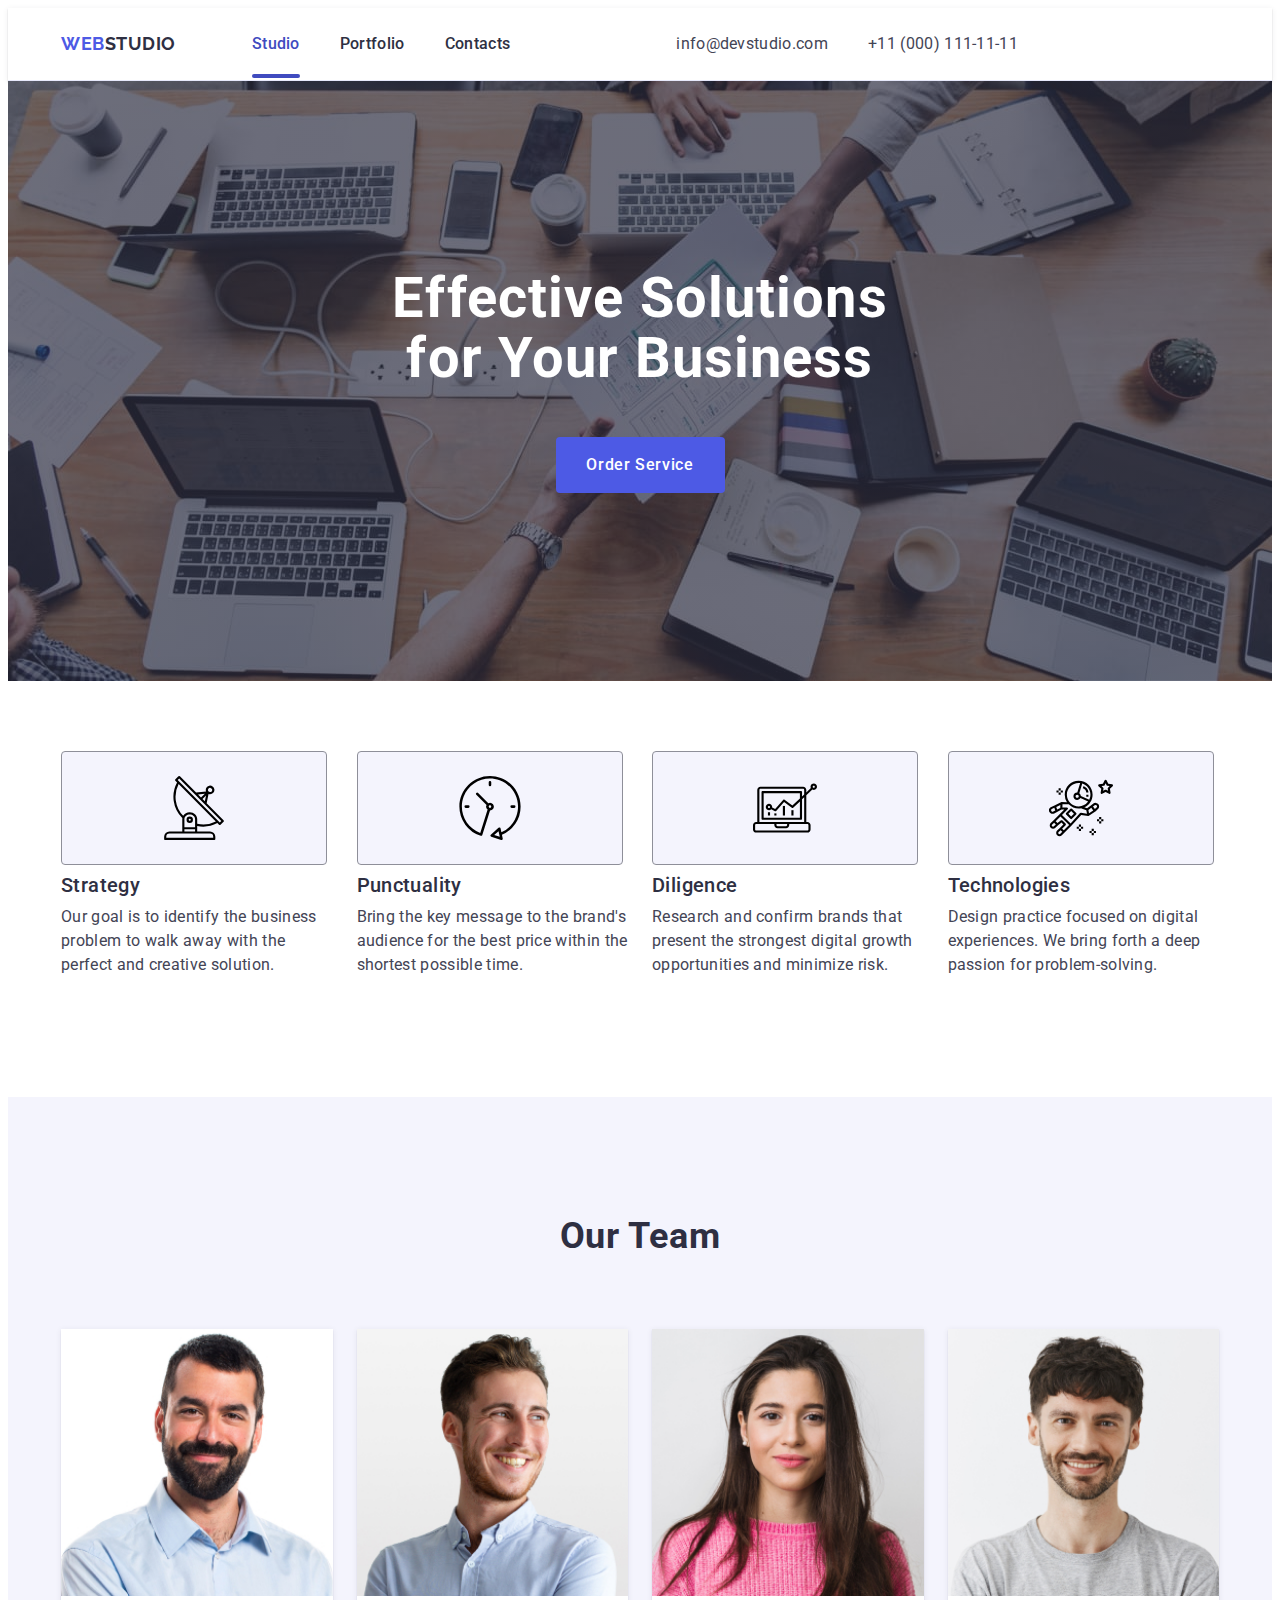
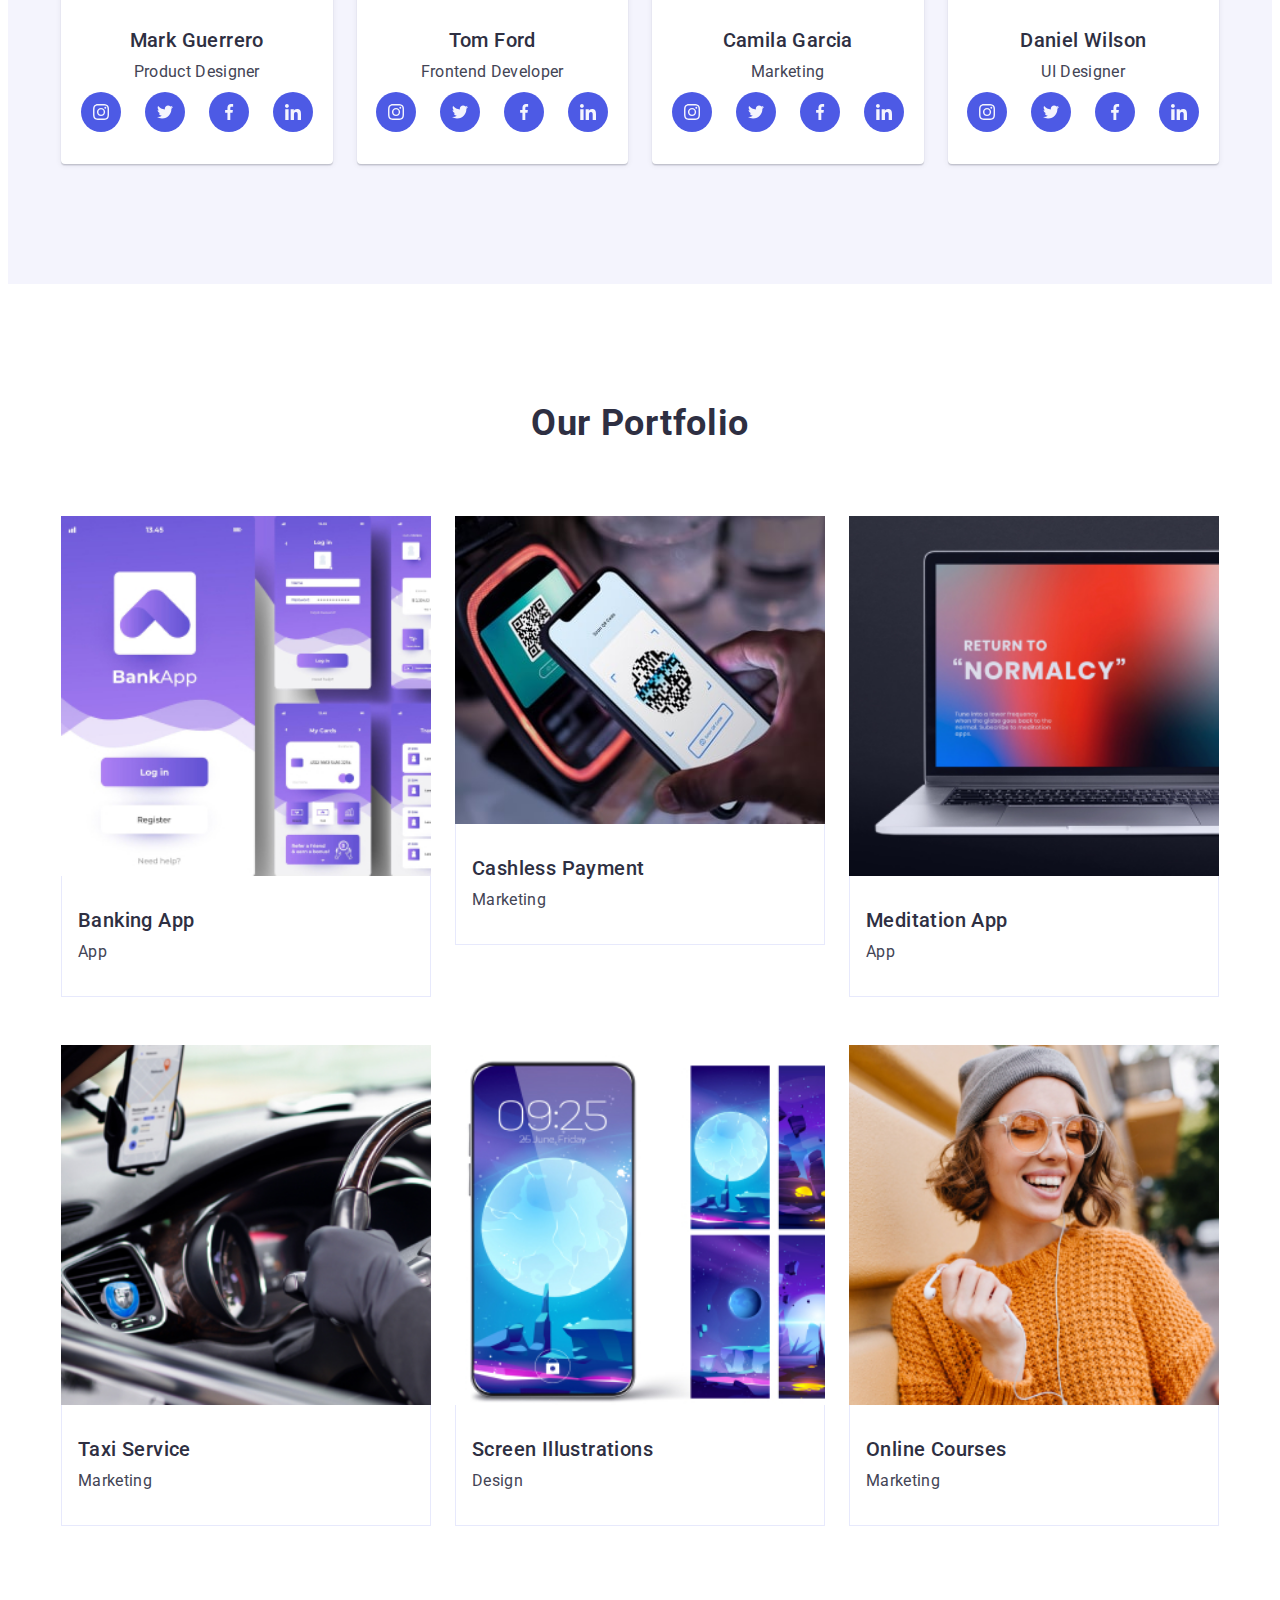
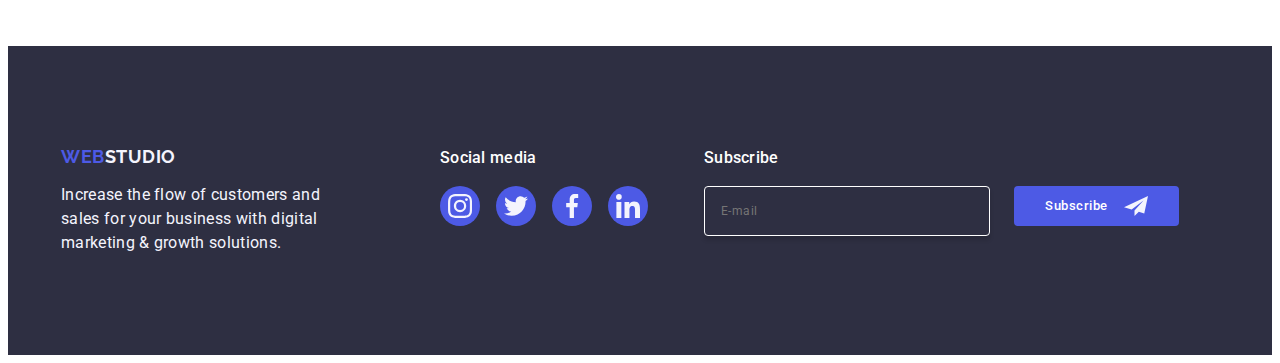
==== index.html @ d7889f84 "009" ====
<!DOCTYPE html>
<html lang="en">
  <head>
    <meta charset="UTF-8" />
    <meta name="viewport" content="width=device-width,initial-scale=1.0" />
    <title>homework</title>
    <link rel="preconnect" href="https://fonts.googleapis.com" />
    <link rel="preconnect" href="https://fonts.gstatic.com" crossorigin />
    <link
      href="https://fonts.googleapis.com/css2?family=Raleway:wght@700&family=Roboto:wght@100;400;500;700&display=swap"
      rel="stylesheet"
    />
    <link
      rel="stylesheet"
      href="https://cdnjs.cloudflare.com/ajax/libs/modern-normalize/3.0.1/modern-normalize.min.css"
      integrity="sha512-q6WgHqiHlKyOqslT/lgBgodhd03Wp4BEqKeW6nNtlOY4quzyG3VoQKFrieaCeSnuVseNKRGpGeDU3qPmabCANg=="
      crossorigin="anonymous"
      referrerpolicy="no-referrer"
    />
    <link rel="stylesheet" href="./css/style.css" />
  </head>
  <body>
    <header class="header">
      <div class="container">
        <nav class="header-navigation">
          <a
            class="header-logo"
            href="./index.html"
            target="_blank"
            rel="noopener noreferrer"
            >Web<span class="header-logo-iris">Studio</span></a
          >
          <ul class="header-menu-list">
            <li class="header-menu-item">
              <a class="header-menu-link-one active" href="./index.html"
                >Studio</a
              >
            </li>
            <li class="header-menu-item">
              <a class="header-menu-link" href="">Portfolio</a>
            </li>
            <li class="header-menu-item">
              <a class="header-menu-link" href="">Contacts</a>
            </li>
          </ul>
        </nav>
        <address class="header-con">
          <ul class="header-con-list">
            <li class="header-con-item">
              <a class="header-con-link" href="mailto:info@devstudio.com"
                >info@devstudio.com</a
              >
            </li>
            <li class="header-con-item">
              <a class="header-con-link" href="tel:+110001111111"
                >+11 (000) 111-11-11</a
              >
            </li>
          </ul>
        </address>
        <button class="mob-menu-btn" type="button">
            <svg class="mob-menu-svg" 
            width="16.8" height="14.4">
                <use href="./images/icons.svg#icon-mob-menu"></use>
            </svg>
        </button>
        </div>
    </header>

    <main>
      <section class="hero">
        <div class="container">
          <h1 class="hero-title">Effective Solutions<br />for Your Business</h1>

          <button type="button" class="hero-btn">Order Service</button>
        </div>
      </section>

      <section class="features">
        <div class="container">
          <h2 class="visually-hidden">h2</h2>
          <ul class="features-list">
            <li class="features-item">
              <div class="features-soc">
                <svg class="features-soc-icon" width="64" height="64">
                  <use href="./images/icons.svg#icon-antenna-1"></use>
                </svg>
              </div>
              <h3 class="features-subtitle">Strategy</h3>
              <p class="features-item-text">
                Our goal is to identify the business problem to walk away with
                the perfect and creative solution.
              </p>
            </li>
            <li class="features-item">
              <div class="features-soc">
                <svg class="features-soc-icon" width="64" height="64">
                  <use href="./images/icons.svg#icon-clock-1"></use>
                </svg>
              </div>
              <h3 class="features-subtitle">Punctuality</h3>
              <p class="features-item-text">
                Bring the key message to the brand's audience for the best price
                within the shortest possible time.
              </p>
            </li>
            <li class="features-item">
              <div class="features-soc">
                <svg class="features-soc-icon" width="64" height="64">
                  <use href="./images/icons.svg#icon-diagram-1"></use>
                </svg>
              </div>
              <h3 class="features-subtitle">Diligence</h3>
              <p class="features-item-text">
                Research and confirm brands that present the strongest digital
                growth opportunities and minimize risk.
              </p>
            </li>
            <li class="features-item">
              <div class="features-soc">
                <svg class="features-soc-icon" width="64" height="64">
                  <use href="./images/icons.svg#icon-astronaut-1"></use>
                </svg>
              </div>
              <h3 class="features-subtitle">Technologies</h3>
              <p class="features-item-text">
                Design practice focused on digital experiences. We bring forth a
                deep passion for problem-solving.
              </p>
            </li>
          </ul>
        </div>
      </section>
      <section class="box">
        <div class="container">
          <h2 class="box-title" id="ourteam">Our Team</h2>
          <ul class="box-list">
            <li class="box-item">
              <picture class="image-team">
                <source srcset="./images/pmg-d-1x.jpg 1x, ./images/pmg-d-2x.jpg 2x"
                media="(min-width: 1158)"/>
                <source srcset="./images/pmg-t-1x.jpg 1x, ./images/pmg-t-2x.jpg 2x"
                media="(min-width: 768)"/>
                <source srcset="./images/pmg-m-1x.jpg 1x, ./images/pmg-m-2x.jpg 2x"
                media="(max-width: 767)"/>
              <img
                src="./images/pmg-m-1x.jpg"
                alt="Mark Guerrero"
                width="264"
                height="260"
              />
            </picture>
              <div class="text-pad">
                <h3 class="box-subtitle" id="markguerrero">Mark Guerrero</h3>
                <p class="box-item-text">Product Designer</p>
                <ul class="box-soc-list">
                  <li class="box-soc-item">
                    <a
                      class="box-soc-link"
                      href=""
                      target="_blank"
                      rel="noopener noreferrer"
                    >
                      <svg class="box-soc-icon" width="16" height="16">
                        <use href="./images/icons.svg#icon-instagram-2"></use>
                      </svg>
                    </a>
                  </li>
                  <li class="box-soc-item">
                    <a
                      class="box-soc-link"
                      href=""
                      target="_blank"
                      rel="noopener noreferrer"
                    >
                      <svg class="box-soc-icon" width="16" height="16">
                        <use href="./images/icons.svg#icon-twitter-1"></use>
                      </svg>
                    </a>
                  </li>
                  <li class="box-soc-item">
                    <a
                      class="box-soc-link"
                      href=""
                      target="_blank"
                      rel="noopener noreferrer"
                    >
                      <svg class="box-soc-icon" width="16" height="16">
                        <use href="./images/icons.svg#icon-facebook-1"></use>
                      </svg>
                    </a>
                  </li>
                  <li class="box-soc-item">
                    <a
                      class="box-soc-link"
                      href=""
                      target="_blank"
                      rel="noopener noreferrer"
                    >
                      <svg class="box-soc-icon" width="16" height="16">
                        <use href="./images/icons.svg#icon-linkedin-1"></use>
                      </svg>
                    </a>
                  </li>
                </ul>
              </div>
            </li>
            <li class="box-item">
              <source srcset="./images/ptf-d-1x.jpg 1x, ./images/ptf-d-2x.jpg 2x"
                media="(min-width: 1158)"/>
                <source srcset="./images/ptf-t-1x.jpg 1x, ./images/ptf-t-2x.jpg 2x"
                media="(min-width: 768)"/>
                <source srcset="./images/ptf-m-1x.jpg 1x, ./images/ptf-m-2x.jpg 2x"
                media="(max-width: 767)"/>
              <img
                src="./images/ptf-m-1x.jpg"
                alt="Tom Ford"
                width="264"
                height="260"
              />
              <div class="text-pad">
                <h3 class="box-subtitle" id="tomford">Tom Ford</h3>
                <p class="box-item-text">Frontend Developer</p>
                <ul class="box-soc-list">
                  <li class="box-soc-item">
                    <a
                      class="box-soc-link"
                      href=""
                      target="_blank"
                      rel="noopener noreferrer"
                    >
                      <svg class="box-soc-icon" width="16" height="16">
                        <use href="./images/icons.svg#icon-instagram-2"></use>
                      </svg>
                    </a>
                  </li>
                  <li class="box-soc-item">
                    <a
                      class="box-soc-link"
                      href=""
                      target="_blank"
                      rel="noopener noreferrer"
                    >
                      <svg class="box-soc-icon" width="16" height="16">
                        <use href="./images/icons.svg#icon-twitter-1"></use>
                      </svg>
                    </a>
                  </li>
                  <li class="box-soc-item">
                    <a
                      class="box-soc-link"
                      href=""
                      target="_blank"
                      rel="noopener noreferrer"
                    >
                      <svg class="box-soc-icon" width="16" height="16">
                        <use href="./images/icons.svg#icon-facebook-1"></use>
                      </svg>
                    </a>
                  </li>
                  <li class="box-soc-item">
                    <a
                      class="box-soc-link"
                      href=""
                      target="_blank"
                      rel="noopener noreferrer"
                    >
                      <svg class="box-soc-icon" width="16" height="16">
                        <use href="./images/icons.svg#icon-linkedin-1"></use>
                      </svg>
                    </a>
                  </li>
                </ul>
              </div>
            </li>
            <li class="box-item">
              <source srcset="./images/pcg-d-1x.jpg 1x, ./images/pcg-d-2x.jpg 2x"
                media="(min-width: 1158)"/>
                <source srcset="./images/pcg-t-1x.jpg 1x, ./images/pcg-t-2x.jpg 2x"
                media="(min-width: 768)"/>
                <source srcset="./images/pcg-m-1x.jpg 1x, ./images/pcg-m-2x.jpg 2x"
                media="(max-width: 767)"/>
              <img
                src="./images/pcg-m-1x.jpg"
                alt="Camila Garcia"
                width="264"
                height="260"
              />
              <div class="text-pad">
                <h3 class="box-subtitle" id="camilagarcia">Camila Garcia</h3>
                <p class="box-item-text">Marketing</p>
                <ul class="box-soc-list">
                  <li class="box-soc-item">
                    <a
                      class="box-soc-link"
                      href=""
                      target="_blank"
                      rel="noopener noreferrer"
                    >
                      <svg class="box-soc-icon" width="16" height="16">
                        <use href="./images/icons.svg#icon-instagram-2"></use>
                      </svg>
                    </a>
                  </li>
                  <li class="box-soc-item">
                    <a
                      class="box-soc-link"
                      href=""
                      target="_blank"
                      rel="noopener noreferrer"
                    >
                      <svg class="box-soc-icon" width="16" height="16">
                        <use href="./images/icons.svg#icon-twitter-1"></use>
                      </svg>
                    </a>
                  </li>
                  <li class="box-soc-item">
                    <a
                      class="box-soc-link"
                      href=""
                      target="_blank"
                      rel="noopener noreferrer"
                    >
                      <svg class="box-soc-icon" width="16" height="16">
                        <use href="./images/icons.svg#icon-facebook-1"></use>
                      </svg>
                    </a>
                  </li>
                  <li class="box-soc-item">
                    <a
                      class="box-soc-link"
                      href=""
                      target="_blank"
                      rel="noopener noreferrer"
                    >
                      <svg class="box-soc-icon" width="16" height="16">
                        <use href="./images/icons.svg#icon-linkedin-1"></use>
                      </svg>
                    </a>
                  </li>
                </ul>
              </div>
            </li>
            <li class="box-item">
              <source srcset="./images/pdw-d-1x.jpg 1x, ./images/pdw-d-2x.jpg 2x"
                media="(min-width: 1158)"/>
                <source srcset="./images/pdw-t-1x.jpg 1x, ./images/pdw-t-2x.jpg 2x"
                media="(min-width: 768)"/>
                <source srcset="./images/pdw-m-1x.jpg 1x, ./images/pdw-m-2x.jpg 2x"
                media="(max-width: 767)"/>
              <img
                src="./images/pdw-m-1x.jpg"
                alt="Daniel Wilson"
                width="264"
                height="260"
              />
              <div class="text-pad">
                <h3 class="box-subtitle" id="danielwilson">Daniel Wilson</h3>
                <p class="box-item-text">UI Designer</p>
                <ul class="box-soc-list">
                  <li class="box-soc-item">
                    <a
                      class="box-soc-link"
                      href=""
                      target="_blank"
                      rel="noopener noreferrer"
                    >
                      <svg class="box-soc-icon" width="16" height="16">
                        <use href="./images/icons.svg#icon-instagram-2"></use>
                      </svg>
                    </a>
                  </li>
                  <li class="box-soc-item">
                    <a
                      class="box-soc-link"
                      href=""
                      target="_blank"
                      rel="noopener noreferrer"
                    >
                      <svg class="box-soc-icon" width="16" height="16">
                        <use href="./images/icons.svg#icon-twitter-1"></use>
                      </svg>
                    </a>
                  </li>
                  <li class="box-soc-item">
                    <a
                      class="box-soc-link"
                      href=""
                      target="_blank"
                      rel="noopener noreferrer"
                    >
                      <svg class="box-soc-icon" width="16" height="16">
                        <use href="./images/icons.svg#icon-facebook-1"></use>
                      </svg>
                    </a>
                  </li>
                  <li class="box-soc-item">
                    <a
                      class="box-soc-link"
                      href=""
                      target="_blank"
                      rel="noopener noreferrer"
                    >
                      <svg class="box-soc-icon" width="16" height="16">
                        <use href="./images/icons.svg#icon-linkedin-1"></use>
                      </svg>
                    </a>
                  </li>
                </ul>
              </div>
            </li>
          </ul>
        </div>
      </section>

      <section class="card">
        <div class="container">
          <h2 class="card-title" id="portfolio">Our Portfolio</h2>
          <ul class="card-list">
            <li class="card-item">
              <div class="card-cower-wrapper">
                <source srcset="./images/yuu-d-1x.jpg 1x, ./images/yuu-d-2x.jpg 2x"
                media="(min-width: 1158)"/>
                <source srcset="./images/yuu-t-1x.jpg 1x, ./images/yuu-t-2x.jpg 2x"
                media="(min-width: 768)"/>
                <source srcset="./images/yuu-m-1x.jpg 1x, ./images/yuu-m-2x.jpg 2x"
                media="(max-width: 767)"/>
                <img
                  src="./images/yuu-m-1x.jpg"
                  alt="banking app"
                  width="360"
                  height="300"
                />
                <p class="card-cover-text">
                  14 Stylish and User-Friendly App Design Concepts · Task
                  Manager App · Calorie Tracker App · Exotic Fruit Ecommerce App
                  · Cloud Storage App
                </p>
              </div>
              <div class="card-text-pad">
                <h3 class="card-subtitle">Banking App</h3>
                <p class="card-item-text">App</p>
              </div>
            </li>
            <li class="card-item">
              <div class="card-cower-wrapper">
                <source srcset="./images/jgg-d-1x.jpg 1x, ./images/jgg-d-2x.jpg 2x"
                media="(min-width: 1158)"/>
                <source srcset="./images/jgg-t-1x.jpg 1x, ./images/jgg-t-2x.jpg 2x"
                media="(min-width: 768)"/>
                <source srcset="./images/jgg-m-1x.jpg 1x, ./images/jgg-m-2x.jpg 2x"
                media="(max-width: 767)"/>
                <img
                  src="./images/jgg.jpg"
                  alt="banking app"
                  width="360"
                  height="300"
                />
                <p class="card-cover-text">
                  14 Stylish and User-Friendly App Design Concepts · Task
                  Manager App · Calorie Tracker App · Exotic Fruit Ecommerce App
                  · Cloud Storage App
                </p>
              </div>
              <div class="card-text-pad">
                <h3 class="card-subtitle">Cashless Payment</h3>
                <p class="card-item-text">Marketing</p>
              </div>
            </li>
            <li class="card-item">
              <div class="card-cower-wrapper">
                <source srcset="./images/qwe-d-1x.jpg 1x, ./images/qwe-d-2x.jpg 2x"
                media="(min-width: 1158)"/>
                <source srcset="./images/qwe-t-1x.jpg 1x, ./images/qwe-t-2x.jpg 2x"
                media="(min-width: 768)"/>
                <source srcset="./images/qwe-m-1x.jpg 1x, ./images/qwe-m-2x.jpg 2x"
                media="(max-width: 767)"/>
                <img
                  src="./images/qwe-m-1x.jpg"
                  alt="banking app"
                  width="360"
                  height="300"
                />
                <p class="card-cover-text">
                  14 Stylish and User-Friendly App Design Concepts · Task
                  Manager App · Calorie Tracker App · Exotic Fruit Ecommerce App
                  · Cloud Storage App
                </p>
              </div>
              <div class="card-text-pad">
                <h3 class="card-subtitle">Meditation App</h3>
                <p class="card-item-text">App</p>
              </div>
            </li>
            <li class="card-item">
              <div class="card-cower-wrapper">
                <source srcset="./images/asd-d-1x.jpg 1x, ./images/asd-d-2x.jpg 2x"
                media="(min-width: 1158)"/>
                <source srcset="./images/asd-t-1x.jpg 1x, ./images/asd-t-2x.jpg 2x"
                media="(min-width: 768)"/>
                <source srcset="./images/asd-m-1x.jpg 1x, ./images/asd-m-2x.jpg 2x"
                media="(max-width: 767)"/>
                <img
                  src="./images/asd-m-1x.jpg"
                  alt="banking app"
                  width="360"
                  height="300"
                />
                <p class="card-cover-text">
                  14 Stylish and User-Friendly App Design Concepts · Task
                  Manager App · Calorie Tracker App · Exotic Fruit Ecommerce App
                  · Cloud Storage App
                </p>
              </div>
              <div class="card-text-pad">
                <h3 class="card-subtitle">Taxi Service</h3>
                <p class="card-item-text">Marketing</p>
              </div>
            </li>
            <li class="card-item">
              <div class="card-cower-wrapper">
                <source srcset="./images/zxc-d-1x.jpg 1x, ./images/zxc-d-2x.jpg 2x"
                media="(min-width: 1158)"/>
                <source srcset="./images/zxc-t-1x.jpg 1x, ./images/zxc-t-2x.jpg 2x"
                media="(min-width: 768)"/>
                <source srcset="./images/zxc-m-1x.jpg 1x, ./images/zxc-m-2x.jpg 2x"
                media="(max-width: 767)"/>
                <img
                  src="./images/zxc-m-1x.jpg"
                  alt="banking app"
                  width="360"
                  height="300"
                />
                <p class="card-cover-text">
                  14 Stylish and User-Friendly App Design Concepts · Task
                  Manager App · Calorie Tracker App · Exotic Fruit Ecommerce App
                  · Cloud Storage App
                </p>
              </div>
              <div class="card-text-pad">
                <h3 class="card-subtitle">Screen Illustrations</h3>
                <p class="card-item-text">Design</p>
              </div>
            </li>
            <li class="card-item">
              <div class="card-cower-wrapper">
                <source srcset="./images/vbn-d-1x.jpg 1x, ./images/vbn-d-2x.jpg 2x"
                media="(min-width: 1158)"/>
                <source srcset="./images/vbn-t-1x.jpg 1x, ./images/vbn-t-2x.jpg 2x"
                media="(min-width: 768)"/>
                <source srcset="./images/vbn-m-1x.jpg 1x, ./images/vbn-m-2x.jpg 2x"
                media="(max-width: 767)"/>
                <img
                  src="./images/vbn-m-1x.jpg"
                  alt="banking app"
                  width="360"
                  height="300"
                />
                <p class="card-cover-text">
                  14 Stylish and User-Friendly App Design Concepts · Task
                  Manager App · Calorie Tracker App · Exotic Fruit Ecommerce App
                  · Cloud Storage App
                </p>
              </div>
              <div class="card-text-pad">
                <h3 class="card-subtitle">Online Courses</h3>
                <p class="card-item-text">Marketing</p>
              </div>
            </li>
          </ul>
        </div>
      </section>
    </main>

    <footer class="footer">
      <div class="container">
        <div class="footer-text">
          <a
            class="footer-logo"
            href="./index.html"
            target="_blank"
            rel="noopener noreferrer"
            >Web<span class="footer-logo-iris">Studio</span></a
          >
          <p class="cloud">
            Increase the flow of customers and <br />
            sales for your business with digital <br />
            marketing &amp; growth solutions.
          </p>
        </div>
        <div class="footer-soc">
          <p class="footer-soc-subtitle">Social media</p>
          <ul class="footer-soc-list">
            <li class="footer-soc-item">
              <a
                class="footer-soc-link"
                href=""
                target="_blank"
                rel="noopener noreferrer"
              >
                <svg class="footer-soc-icon" width="24" height="24">
                  <use href="./images/icons.svg#icon-instagram-2"></use>
                </svg>
              </a>
            </li>
            <li class="footer-soc-item">
              <a
                class="footer-soc-link"
                href=""
                target="_blank"
                rel="noopener noreferrer"
              >
                <svg class="footer-soc-icon" width="24" height="24">
                  <use href="./images/icons.svg#icon-twitter-1"></use>
                </svg>
              </a>
            </li>
            <li class="footer-soc-item">
              <a
                class="footer-soc-link"
                href=""
                target="_blank"
                rel="noopener noreferrer"
              >
                <svg class="footer-soc-icon" width="24" height="24">
                  <use href="./images/icons.svg#icon-facebook-1"></use>
                </svg>
              </a>
            </li>
            <li class="footer-soc-item">
              <a
                class="footer-soc-link"
                href=""
                target="_blank"
                rel="noopener noreferrer"
              >
                <svg class="footer-soc-icon" width="24" height="24">
                  <use href="./images/icons.svg#icon-linkedin-1"></use>
                </svg>
              </a>
            </li>
          </ul>
        </div>
        <div class="footer-form">
          <p class="footer-form-text">Subscribe</p>
          <form class="form" name="issue_report_form" autocomplete="off">
            <label class="form-label">
              <input
                class="form-input"
                type="email"
                name="subscribe"
                placeholder="E-mail"
              />
            </label>
            <button class="form-button" type="submit">
              Subscribe<svg class="footer-btn-icon" width="24" height="24">
                <use href="./images/icons.svg#icon-Frame"></use>
              </svg>
            </button>
          </form>
        </div>
      </div>
    </footer>

    <div class="backdrop is-open">
      <!--is-open-->
      <div class="modal">
        <button type="button" class="modal-open">
          <svg class="modal-open-icon" width="8" height="8">
            <use href="./images/icons.svg#icon-close-black"></use>
          </svg>
        </button>
        <p class="modal-title">Leave your contacts and we will call you back</p>
        <form class="modal-form">
          <div class="modal-field">
            <label for="user-name" class="modal-label">Name</label>
            <div class="input-wrapper">
              <input
                type="text"
                name="user-name"
                id="user-name"
                class="modal-input"
              />
              <svg width="18" height="24" class="modal-icon">
                <use href="./images/icons.svg#icon-person-black"></use>
              </svg>
            </div>
          </div>
          <div class="modal-field">
            <label for="user-tel" class="modal-label">Phone</label>
            <div class="input-wrapper">
              <input
                type="tel"
                name="user-tel"
                id="user-tel"
                class="modal-input"
              />
              <svg width="18" height="24" class="modal-icon">
                <use href="./images/icons.svg#icon-phone-black"></use>
              </svg>
            </div>
          </div>
          <div class="modal-field">
            <label for="user-email" class="modal-label">Email</label>
            <div class="input-wrapper">
              <input
                type="email"
                name="user-email"
                id="user-email"
                class="modal-input"
              />
              <svg width="18" height="24" class="modal-icon">
                <use href="./images/icons.svg#icon-email-black"></use>
              </svg>
            </div>
          </div>

          <div class="modal-comment">
            <label for="user-comment" class="modal-label">Comment</label>
            <textarea
              name="user-comment"
              id="user-comment"
              class="modal-textarea"
              placeholder="Text input"
            ></textarea>
          </div>

          <div class="checkbox">
            <input
              type="checkbox"
              name="user-privacy"
              id="user-privacy"
              class="modal-check visually-hidden"
              value="true"
            />
            <label for="user-privacy" class="modal-check-text">
              <span class="checkbox-span">
                <svg class="modal-check-icon" width="10" height="8">
                  <use href="./images/icons.svg#icon-Vector"></use>
                </svg>
              </span>
              I accept the terms and conditions of the
              <a class="modal-logo-iris-iris" href="">Privacy Policy</a>
            </label>
          </div>
          <button class="modal-btn">Send</button>
        </form>
      </div>
    </div>
    <!--<script>
    const input = document.querySelector('#yes');
    console.log(input);
  </script>-->
  </body>
</html>
---- css/style.css ----
body {
  font-family: "Roboto", sans-serif;
  color: #434455;
  background-color: #ffffff;
}

ul {
  list-style: none;
  margin-top: 0;
  margin-bottom: 0;
  margin-left: 0;
  padding-left: 0;
}

p,
h1,
h2,
h3 {
  margin-top: 0;
  margin-bottom: 0;
}

a {
  text-decoration: none;
}

img {
  display: block;
  width: 100%;
  height: auto;
}

button {
  cursor: pointer;
}

.container {
  width: 1158px;
  padding-left: 15px;
  padding-right: 15px;
  margin: 0 auto;
}

@media screen and (min-width: 320px) {
  .container {
width: 320px;
  }
}
@media screen and (min-width: 768px) {
  .container {
width: 768px;
  }
}@media screen and (min-width: 1158px) {
  .container {
width: 1158px;
  }
}

/*-------------------header---------------------*/
.header {
  padding-top: 25px, 5px;
  padding-bottom: 25px, 5px;
  border-bottom: 1px solid #e7e9fc;
  box-shadow: 0px 2px 1px rgba(46, 47, 66, 0.08),
    0px 1px 1px rgba(46, 47, 66, 0.16), 0px 1px 6px rgba(46, 47, 66, 0.08);
}

.header .container {
  display: flex;
  align-items: center;
}

.header-navigation {
  display: flex;
  align-items: center;
}

.header-menu-list {
  display: flex;
  align-items: center;
  gap: 40px;
  margin-right: 166px;
  padding: 24px 0;
}


.header-con-list {
  display: flex;
  margin-left: auto;
  gap: 40px;
  padding: 24px 0;
}

.header-logo {
  font-family: "Raleway", sans-serif;
  font-weight: 700;
  font-size: 18px;

  /* line-height: 21px; */
  line-height: 117%;
  letter-spacing: 0.03em;
  text-transform: uppercase;
  color: #4d5ae5;
  margin-right: 76px;
  display: flex;
  align-items: center;
}

.header-logo-iris {
  color: #2e2f42;
}
.header-menu-link-one {
  font-family: "Roboto", sans-serif;
  font-weight: 500;
  font-size: 16px;

  /* line-height: 24px; */
  line-height: 150%;
  letter-spacing: 0.02em;
  color: #404bbf;
  padding: 24px 0;
  position: relative;
  transition: color 250ms cubic-bezier(0.4, 0, 0.2, 1);
}

.header-menu-link {
  font-family: "Roboto", sans-serif;
  font-weight: 500;
  font-size: 16px;

  /* line-height: 24px; */
  line-height: 150%;
  letter-spacing: 0.02em;
  color: #2e2f42;
  padding: 24px 0;
  transition: color 250ms cubic-bezier(0.4, 0, 0.2, 1);
}

.active::after {
  content: "";
  width: 100%;
  position: absolute;
  left: 0;
  bottom: -1px;
  height: 4px;
  background-color: #404bbf;
  border-radius: 2px;
}

.header-con-link {
  font-family: "Roboto", sans-serif;
  font-weight: 400;
  font-size: 16px;

  /* line-height: 24px; */
  line-height: 150%;
  letter-spacing: 0.02em;
  color: #434455;
  padding: 24px 0;
  transition: color 250ms cubic-bezier(0.4, 0, 0.2, 1);
}

.header-con {
  font-style: normal;
}

.header-menu-link:focus,
.header-menu-link:hover,
.header-con-link:focus,
.header-con-link:hover {
  color: #404bbf;
}


@media screen and (max-width: 767px) {
  .header-navigation {
padding-top: 16px;
padding-bottom: 16px;
  }

.header-menu-item, .header-con-item {
  display: none;
  }
}

  @media screen and (max-width: 1157px) {
  .header-navigation {
padding-top: 25px;
padding-bottom: 25px;
  }
  .header-con {
    display:wrap;
  }
  .header-con-list {
    display: flex;
    flex-direction: column;
    margin-left: auto;
    gap: 12px;
    padding: 0;
  }
}

/*-------------------header---------------------*/

/*-------------------hero---------------------*/

.hero {
  background-color: #2e2f42;
  background-image: linear-gradient(
      rgba(46, 47, 66, 0.7),
      rgba(46, 47, 66, 0.7)
    ),
    url(../images/hero-bg-m-1x.jpg);
  background-repeat: no-repeat;
  background-position: center;
  background-size: cover;
  block-size: cover;
  padding-top: 188px;
  padding-bottom: 188px;
  display: flex;
  flex-direction: column;
  max-width: 1440px;
  margin: 0 auto;
}




@media (min-resolution: 192dpi) {
  .hero {
      background-image: linear-gradient(rgba(46, 47, 66, 0.7), rgba(46, 47, 66, 0.7)),
          url(../images/hero-bg-m-2x.jpg);
  }
}
@media screen and (min-width: 768px) {
  .hero {
      width: 100%;
      background-image: linear-gradient(rgba(46, 47, 66, 0.7),
              rgba(46, 47, 66, 0.7)),
          url(../images/hero-bg-t-1x.jpg);
  }

  @media (min-resolution: 192dpi) {
      .hero {
          background-image: linear-gradient(rgba(46, 47, 66, 0.7),
                  rgba(46, 47, 66, 0.7)),
              url(../images/hero-bg-t-2x.jpg);
      }
  }
}

@media screen and (min-width: 1158px) {
  .hero {
      width: 100%;
      background-image: linear-gradient(rgba(46, 47, 66, 0.7),
              rgba(46, 47, 66, 0.7)),
          url(../images/hero-bg-d-1x.jpg);
  }

  @media (min-resolution: 192dpi) {
      .hero {
          background-image: linear-gradient(rgba(46, 47, 66, 0.7),
                  rgba(46, 47, 66, 0.7)),
              url(../images/hero-bg-d-2x.jpg);
      }
  }
}






.hero-title {
  font-family: "Roboto", sans-serif;
  font-weight: 700;
  font-size: 56px;
  max-width: 496px;

  /* line-height: 60px; */
  line-height: 107%;
  letter-spacing: 0.02em;
  text-align: center;
  color: #fff;
  margin-bottom: 48px;
}


.hero-btn {
  font-family: "Roboto", sans-serif;
  font-weight: 500;
  font-size: 16px;

  /* line-height: 24px; */
  line-height: 150%;
  letter-spacing: 0.04em;
  color: #fff;
  cursor: pointer;
  background-color: #4d5ae5;
  display: block;
  min-width: 169px;
  height: 56px;
  border: none;
  border-radius: 4px;
  transition-property: background-color;
  transition-duration: 250ms;
  transition: background-color 250ms cubic-bezier(0.4, 0, 0.2, 1);
}

.hero-btn:hover,
.hero-btn:focus {
  background-color: #404bbf;
  transform: scale(1.2);
}

.hero .container {
  display: flex;
  align-items: center;
  flex-direction: column;
}

.container-btn {
  display: flex;
  align-items: center;
  flex-direction: column;
}





@media screen and (max-width: 1157px) {
  .hero {
padding-top: 112px;
padding-bottom: 112px;
  }
  
  .hero-title {
    margin-bottom: 36px;
  }
  @media screen and (max-width: 767px) {
    .hero {
      padding-top: 72px;
      padding-bottom: 72px;
    }
    
    .hero-title {
      font-size: 36px;
       /* line-height: 40px; */ 
      line-height: 111%;
      margin-bottom: 72px;
    }
  }

}
/*-------------------hero---------------------*/

/*-------------------features---------------------*/

.features {
  padding-top: 120px;
  padding-bottom: 120px;
}
.visually-hidden {
  position: absolute;
  width: 1px;
  height: 1px;
  margin: -1px;
  border: 0;
  padding: 0;
  white-space: nowrap;
  clip-path: inset(100%);
  clip: rect(0 0 0 0);
  overflow: hidden;
}

.features-list {
  margin-top: 60px;
  display: flex;
  gap: 24px;
}

.features-item {
  flex-basis: calc((100% - 72px) / 4);
}

.features-subtitle {
  font-family: "Roboto", sans-serif;
  font-weight: 500;
  font-size: 20px;

  /* line-height: 24px; */
  line-height: 120%;
  letter-spacing: 0.02em;
  color: #2e2f42;
  margin-bottom: 8px;
}

.features-item-text {
  font-family: "Roboto", sans-serif;
  font-weight: 400;
  font-size: 16px;

  /* line-height: 24px; */
  line-height: 150%;
  letter-spacing: 0.02em;
  color: #434455;
}

.features-soc {
  border: 1px solid #8e8f99;
  border-radius: 4px;
  width: 264px;
  height: 112px;
  background: #f4f4fd;
  display: flex;
  align-items: center;
  margin-top: -110px;
  justify-content: center;
  margin-bottom: 8px;
}

@media screen and (max-width: 1157px) {
.features {
padding-top: 96px;
padding-bottom: 96px;
flex-wrap: wrap;
}
.features-list {
  row-gap: 72px;
  column-gap: 24px;
  display: flex;
  flex-wrap: wrap;
}
.features-subtitle {
font-family: "Roboto", sans-serif;
font-weight: 700;
font-size: 36px;

/* line-height: 40px; */ 
line-height: 111%;
}
.features-item-text {
font-weight: 500;
}
.features-item {
flex-basis: calc((100% - 24px) / 2);
}
.features-soc{
  display: none;
}
}

@media screen and (max-width: 767px) {
.features {
display: flex;
flex-direction: column;
justify-content: center;
padding-top: 122px;
padding-bottom: 54px;
}
.features-list {
row-gap: 72px;
}
.features-subtitle {
font-family: "Roboto", sans-serif;
font-weight: 700;
font-size: 36px;

/* line-height: 40px; */ 
line-height: 111%;
text-align: center;
}
.features-item {
  flex-basis: calc((100% - 72px) / 1);
}
}

/*-------------------features---------------------*/

/*-------------------box---------------------*/
.text-pad {
  padding: 32px 0;
}

.box-list {
  display: flex;
  gap: 24px;
}

.box {
  background-color: #f4f4fd;
  padding-top: 120px;
  padding-bottom: 120px;
}

.box-title {
  font-family: "Roboto", sans-serif;
  font-weight: 700;
  font-size: 36px;
  text-transform: capitalize;
  margin-bottom: 72px;

  /* line-height: 40px; */
  line-height: 111%;
  letter-spacing: 0.02em;
  text-align: center;
  color: #2e2f42;
}

.box-subtitle {
  font-family: "Roboto", sans-serif;
  font-weight: 500;
  font-size: 20px;

  /* line-height: 24px; */
  line-height: 120%;
  letter-spacing: 0.02em;
  text-align: center;
  color: #2e2f42;
  margin-bottom: 8px;
}

.box-item-text {
  font-family: "Roboto", sans-serif;
  font-weight: 400;
  font-size: 16px;

  /* line-height: 24px; */
  line-height: 150%;
  letter-spacing: 0.02em;
  text-align: center;
  color: #434455;
  margin-bottom: 8px;
}

.box-item {
  background-color: #ffffff;
  background-origin: 1px;
  border-radius: 0px 0px 4px 4px;
  flex-basis: calc((100% - 72px) / 4);
  box-shadow: 0px 1px 6px rgba(46, 47, 66, 0.08),
    0px 1px 1px rgba(46, 47, 66, 0.16), 0px 2px 1px rgba(46, 47, 66, 0.08);
}

.box-soc-icon {
  fill: #f4f4fd;
}

.box-soc-link {
  width: 40px;
  height: 40px;
  background-color: #4d5ae5;
  border-radius: 50%;
  display: flex;
  align-items: center;
  justify-content: center;
  transition-property: background-color;
  transition-duration: 250ms;
  transition: background-color 250ms cubic-bezier(0.4, 0, 0.2, 1);
}

.box-soc-link:hover {
  background-color: #404bbf;
  transform: scale(1.2);
}

.box-soc-link:focus {
  background-color: #404bbf;
  transform: scale(1.2);
}

.box-soc-list {
  display: flex;
  justify-content: center;
  gap: 24px;
}

@media screen and (max-width: 1157px) {
.box {
  padding-top: 96px;
  padding-bottom: 96px;
  flex-wrap: wrap;
}
.box-list {
  display: flex;
  justify-content: center;
  flex-wrap: wrap;
  row-gap: 64px;
  column-gap: 24px;

}
.box-item {
  flex-basis: calc((100% - 24px) / 2);
}
.box-soc-list, .box-item-text {
  display: flex;
  justify-content: center;
}
}


@media screen and (max-width: 767px) {
.box {
display: flex;
flex-direction: column;
justify-content: center;
padding-top: 96px;
padding-bottom: 96px;
}
.box-list {
row-gap: 72px;
}
.box-item {
flex-basis: calc((100% - 72px) / 1);
}
}
/*-------------------box---------------------*/

/*-------------------card---------------------*/
.card-text-pad {
  padding: 32px 16px;
  border: 1px solid #e7e9fc;
  border-top: none;
}

.card {
  padding-top: 120px;
  padding-bottom: 120px;
}

.card-item {
  flex-basis: calc((100% - 48px) / 3);
  transition: box-shadow 250ms cubic-bezier(0.4, 0, 0.2, 1);
}

.card-item:hover {
  box-shadow: 0px 1px 6px rgba(46, 47, 66, 0.08),
    0px 1px 1px rgba(46, 47, 66, 0.16), 0px 2px 1px rgba(46, 47, 66, 0.08);
  transition: box-shadow 250ms cubic-bezier(0.4, 0, 0.2, 1);
}

.card-item:hover .card-cover-text {
  transform: translateY(0);
}

.card-list {
  display: flex;
  flex-wrap: wrap;
  column-gap: 24px;
  row-gap: 48px;
}

.card-title {
  font-family: "Roboto", sans-serif;
  font-weight: 700;
  font-size: 36px;

  /* line-height: 40px; */
  line-height: 111%;
  letter-spacing: 0.02em;
  text-align: center;
  color: #2e2f42;
  text-transform: capitalize;
  margin-bottom: 72px;
}

.card-subtitle {
  font-family: "Roboto", sans-serif;
  font-weight: 500;
  font-size: 20px;

  /* line-height: 24px; */
  line-height: 120%;
  letter-spacing: 0.02em;
  color: #2e2f42;
  margin-bottom: 8px;
}

.card-item-text {
  font-family: "Roboto", sans-serif;
  font-weight: 400;
  font-size: 16px;
  border-top: none;

  /* line-height: 24px; */
  line-height: 150%;
  letter-spacing: 0.02em;
  color: #434455;
}

.card-soc-list {
  display: flex;
  align-items: center;
  gap: 16px;
  width: 208px;
}

.card-soc-link {
  width: 40px;
  height: 40px;
  background-color: #5a4fcf;
  border-radius: 50%;
  display: flex;
  align-items: center;
  justify-content: center;
}

.card-cower-wrapper {
  position: relative;
  overflow: hidden;
}

.card-cover-text {
  position: absolute;
  background-color: #4d5ae5;
  font-family: "Roboto", sans-serif;
  font-weight: 400;
  font-size: 16px;

  /* line-height: 24px; */
  line-height: 150%;
  letter-spacing: 0.02em;
  color: #f4f4fd;
  top: 0;
  left: 0;
  height: 100%;
  width: 100%;
  padding: 40px 32px;
  transform: translateY(100%);
  transition: transform 250ms cubic-bezier(0.4, 0, 0.2, 1);
}


@media screen and (max-width: 1157px) {
.card {
padding-top: 96px;
padding-bottom: 96px;
flex-wrap: wrap;
}
.card-list {
  display: flex;
  justify-content: center;
  flex-wrap: wrap;
  row-gap: 72px;
  column-gap: 24px;
}
.card-item {
flex-basis: calc((100% - 24px) / 2);
}
}

@media screen and (max-width: 767px) {
.card {
  padding-top: 103px;
  padding-bottom: 96px;
  display: flex;
flex-direction: column;
justify-content: center;
}
.card-list {
row-gap: 72px;
}
.card-item {
flex-basis: calc((100% - 48px) / 1);
}
}


/*-------------------card---------------------*/

/*-------------------footer---------------------*/

.footer-logo {
  font-family: "Raleway", sans-serif;
  font-weight: 700;
  font-size: 18px;

  /* line-height: 21px; */
  line-height: 117%;
  letter-spacing: 0.03em;
  text-transform: uppercase;
  color: #4d5ae5;
  display: inline-block;
  margin-bottom: 16px;
}

.footer-logo-iris {
  color: #f4f4fd;
}

.footer {
  background-color: #2e2f42;
  padding-top: 100px;
  padding-bottom: 100px;
}

.cloud {
  font-family: "Roboto", sans-serif;
  font-weight: 400;
  font-size: 16px;

  /* line-height: 24px; */
  line-height: 150%;
  letter-spacing: 0.02em;
  color: #f4f4fd;
}

.footer .container {
  display: flex;
  align-items: center;
  align-items: baseline;
}

.footer-text {
  margin-right: 120px;
}

.footer-soc-list {
  display: flex;
  align-items: center;
  gap: 16px;
  width: 208px;
  height: 40px;
}

.footer-soc-subtitle {
  font-family: "Roboto", sans-serif;
  font-weight: 500;
  font-size: 16px;
  line-height: 150%;
  letter-spacing: 0.02em;
  color: #fff;
  width: 264px;
  margin-bottom: 16px;
}

.footer-soc {
  display: flex;
  justify-content: center;
  flex-direction: column;
}

.footer-soc-icon {
  fill: #f4f4fd;
}

.footer-soc-link {
  width: 40px;
  height: 40px;
  background-color: #4d5ae5;
  border-radius: 50%;
  display: flex;
  align-items: center;
  justify-content: center;
  transition-property: background-color;
  transition: background-color 250ms cubic-bezier(0.4, 0, 0.2, 1);
}

.footer-soc-link:hover,
.footer-soc-link:focus {
  background-color: #31d0aa;
  transform: scale(1.2);
}

input,
textarea,
button {
  font-family: inherit;
  line-height: inherit;
}

.form {
  display: flex;
  flex-direction: row;
  gap: 24px;
  max-width: 300px;
}

.form-button {
  display: flex;
  align-self: flex-start;
  background-color: #4d5ae5;
  border-radius: 4px;
  min-width: 165px;
  height: 40px;
  align-items: center;
  justify-content: center;
  font-weight: 500;
  line-height: 1.5;
  letter-spacing: 0.04em;
  color: #ffffff;
  border: none;
}

.footer-btn-icon {
  margin-left: 16px;
  fill: #f4f4fd;
}

.form-input {
  padding: 4px;
  color: #ffffff;
  border: 1px solid #212121;
  border-radius: 4px;
  width: 264px;
  height: 40px;
  border: 1px solid #ffffff;
  background-color: transparent;
  font-size: 12px;
  line-height: 2;
  letter-spacing: 0.04em;
  padding-left: 16px;
  box-shadow: 0px 4px 4px rgba(0, 0, 0, 0.15);
}
.form-label {
  display: flex;
  flex-direction: column;
}

.footer-form {
  width: 453px;
  height: 80px;
  justify-content: center;
  flex-direction: column;
}

.form-label {
  font-family: "Roboto", sans-serif;
  font-weight: 500;
  font-size: 16px;

  /* line-height: 24px; */
  line-height: 150%;
  letter-spacing: 0.02em;
  color: #fff;
}

.footer-form {
}

.footer-form-button {
}

.input {
  font-family: "Roboto", sans-serif;
  font-weight: 400;
  font-size: 12px;

  /* line-height: 24px; */
  line-height: 200%;
  letter-spacing: 0.04em;
  color: #fff;
}
.footer-form-text {
  margin-bottom: 16px;
  font-weight: 500;
  font-size: 16px;
  line-height: 1.5;
  letter-spacing: 0.02em;
  color: #ffffff;
}




@media screen and (max-width: 1157px) {
.footer {
  padding-top: 96px;
  padding-bottom: 96px;
}
.footer-form {
  width: 100%;
  
}

.footer-logo {

}



.footer .container {
  flex-wrap: wrap;
}

.footer-text {
  margin-right: 72px;
  margin-bottom: 72px;
}

.footer-soc-list {

}

.form {
  gap: 72px;              

}


.footer-soc {
 
}





}




@media screen and (max-width: 767px) {


.footer {
  padding-top: 96px;
  padding-bottom: 96px;
}

.footer-form {
  width: 100%;
  text-align: center;
}

.footer-logo {
  display: flex;
  justify-content: center;
}



.footer .container {
  flex-direction: column; 
  align-items: center;    
}

.footer-text {
  margin-right: 0;        
  margin-bottom: 72px;    
}

.footer-soc-list {
  gap: 8px;               
  margin-bottom: 24px; 
  justify-content: center;
}

.form {
  gap: 16px;              
  width: 100%;            
  align-items: center;
  flex-wrap: wrap;
  justify-content: center;
}


.footer-soc {
  display: flex;
  justify-content: center;
  flex-wrap: wrap;
  align-items: center;  
  text-align: center;  
}
}

/*-------------------footer---------------------*/


/*-------------------backgrop---------------------*/
 
.backdrop {
  width: 100%;
  height: 100%;
  position: fixed;
  top: 0;
  background-color: rgba(46, 47, 66, 0.4);
  opacity: 0;
  visibility: hidden;
  pointer-events: none;
  transition: opacity 250ms cubic-bezier(0.4, 0, 0.2, 1),
    visibility 250ms cubic-bezier(0.4, 0, 0.2, 1);
}

.is-open {
  opacity: 1;
  visibility: hidden;
  padding-inline-end: auto;
  pointer-events: auto;
}


.modal {
  width: 408px;
  min-height: 584px;
  border-radius: 4px;
  box-shadow: 0 1px 1px 0 rgba(0, 0, 0, 0.14), 0 1px 3px 0 rgba(0, 0, 0, 0.12),
    0 2px 1px 0 rgba(0, 0, 0, 0.2);
  background-color: #fcfcfc;
  position: absolute;
  padding-top: 72px;
  padding-right: 24px;
  padding-bottom: 24px;
  padding-left: 24px;
  top: 50%;
  left: 50%;
  transform: translate(-50%, -50%);
  transition: transform 250ms cubic-bezier(0.4, 0, 0.2, 1);
}

.modal-open {
  right: 24px;
  top: 24px;
  border-radius: 50%;
  border-color: transparent;
  border: none;
  position: absolute;
  width: 24px;
  height: 24px;
  display: flex;
  align-items: center;
  justify-content: center;
  background-color: #e7e9fc;
  border: 1px solid rgba(0, 0, 0, 0.1);
  padding: 0;
  transition: background-color 250ms cubic-bezier(0.4, 0, 0.2, 1),
    border 250ms cubic-bezier(0.4, 0, 0.2, 1);
}

.modal-btn {
  display: block;
  margin: 0 auto;
  min-width: 169px;
  border-radius: 4px;
  padding: 16px 32px;
  height: 56px;
  font-family: "Roboto", sans-serif;
  font-size: 16px;
  line-height: 1.5;
  font-weight: 500;
  letter-spacing: 0.04em;
  color: #ffffff;
  cursor: pointer;
  background-color: #4d5ae5;
  border: none;
  transition: background-color 250ms cubic-bezier(0.4, 0, 0.2, 1);
  box-shadow: 0 4px 4px 0 rgba(0, 0, 0, 0.15);
}

.modal-open-icon {
  transition: fill 250ms cubic-bezier(0.4, 0, 0.2, 1);
}

.modal-open:hover,
.modal-open:focus {
  background-color: #404bbf;
  border: none;
}

.modal-open:focus .modal-open-icon,
.modal-open:hover .modal-open-icon {
  fill: #ffffff;
}

.modal-title {
  font-family: "Roboto", sans-serif;
  font-weight: 500;
  font-size: 16px;
  line-height: 1.5;
  letter-spacing: 0.02em;
  color: #2e2f42;
  margin-bottom: 16px;
  text-align: center;
}


.modal-field {
  margin-bottom: 8px;
}
.input-wrapper {
  position: relative;
}

.modal-input {
  width: 100%;
  height: 40px;
  border: 1px solid rgba(46, 47, 66, 0.4);
  border-radius: 4px;
  background-color: transparent;
  padding-left: 38px;
  outline: transparent;
  transition: 250ms cubic-bezier(0.4, 0, 0.2, 1);
  transition: border-color 250ms cubic-bezier(0.4, 0, 0.2, 1);
}

.modal-input:focus {
  border-color: #4d5ae5;
}

.modal-icon {
  position: absolute;
  top: 50%;
  left: 16px;
  transform: translateY(-50%);
  transition: fill 250ms cubic-bezier(0.4, 0, 0.2, 1);
  fill: #2e2f42;
}

.modal-input:focus + .modal-icon {
  fill: #4d5ae5;
}

.modal-input:disabled {
  background-color: #dfdddb;
}

.modal-label {
  display: block;
  margin-bottom: 4px;
  font-size: 12px;
  line-height: 1.17;
  letter-spacing: 0.04em;
  color: #8e8f99;
}

.modal-textarea {
  width: 100%;
  height: 120px;
  font-size: 12px;
  line-height: 1.17;
  letter-spacing: 0.04em;
  color: rgba(46, 47, 66, 0.4);
  border: 1px solid rgba(46, 47, 66, 0.4);
  border-radius: 4px;
  background-color: transparent;
  padding: 8px 16px;
  outline: transparent;
  resize: none;
  transition: border-color 250ms cubic-bezier(0.4, 0, 0.2, 1);
}

.modal-textarea:focus {
  border-color: #4d5ae5;
}

.modal-textarea::placeholder {
  font-size: 18px;
  letter-spacing: -0.02em;
  color: rgba(64, 64, 64, 0.3);
}

.modal-check-text {
  font-size: 12px;
  line-height: 1.17;
  letter-spacing: 0.04em;
  color: #8e8f99;
}

.checkbox-span {
  display: inline-flex;
  align-items: center;
  justify-content: center;
  fill: transparent;
  width: 16px;
  height: 16px;
  border: 1px solid rgba(46, 47, 66, 0.4);
  border-radius: 2px;
  transition: background-color 250ms cubic-bezier(0.4, 0, 0.2, 1),
    border 250ms cubic-bezier(0.4, 0, 0.2, 1),
    fill 250ms cubic-bezier(0.4, 0, 0.2, 1);
}

.modal-comment {
  margin-bottom: 16px;
}

.checkbox {
  margin-bottom: 24px;
}

.modal-logo-iris-iris {
  color: #4d5ae5;
  text-decoration: underline;
  text-decoration-skip-ink: none;
  line-height: 1.3;
}

.modal-check {
  border-radius: 2px;
  border: 1px solid rgba(46, 47, 66, 0.4);
}

.modal-check:checked + .modal-check-text .checkbox-span {
  background-color: #404bbf;
  border: none;
  fill: #f4f4fd;
}

.check-text {
  background-color: #404bbf;
  border: none;
  fill: #f4f4fd;
}

/*---------------mob-menu--------------*/

@media screen and (min-width: 768px) {
  .mob-menu-btn {
      display: none;
  }
}


.mob-menu-btn {
  padding: 20px 0;
  line-height: 0;
  background-color: transparent;
  border: none;
  /* margin-right: 16px; */
  margin-left: auto;
}



.mob-menu-window {
  background-color: #2E2F42;
  position: fixed;
  top: 0;
  left: 0;
  width: 100%;
  height: 100%;
  z-index: 999;
  display: flex;
  justify-content: center;
  align-items: center;
  opacity: 0;
  pointer-events: none;
  transition: opacity 250ms cubic-bezier(0.4, 0, 0.2, 1), visibility 250ms cubic-bezier(0.4, 0, 0.2, 1);
}

  .mob-menu-window.is-open {
      opacity: 1;
      pointer-events: auto;
  }
  .mob-menu {
    position: relative;
    background: #fff;
    max-width: 320px;
    height: 100%;
    display: flex;
    flex-direction: column;
    padding-left: 16px;
    padding-top: 72px;
    padding-right: 72px;
    /* padding: 80px 40px 40px 40px; */
    margin-left: auto;
    margin-right: auto;
    overflow: auto
}

.mob-menu-close {
    border-radius: 50%;
    width: 24px;
    height: 24px;
    position: absolute;
    top: 24px;
    right: 24px;
    display: flex;
    align-items: center;
    justify-content: center;
    background-color: #e7e9fc;
    border: 1px solid rgba(0, 0, 0, 0.1);
    padding: 0;
    cursor: pointer;
}

.mob-link-menu {
    font-weight: 700;
    font-size: 36px;
    
    /* line-height: 40px; */
    line-height: 111%;
    letter-spacing: 0.02em;
    color: #2e2f42;
    /* list-style-type: none; */
    text-decoration: none;
    display: block;
    padding-top: 0;
    padding-bottom: 40px;
}

.mob-link-menu-current {
    color: #404bbf;
    font-weight: 700;
        font-size: 36px;
    
        /* line-height: 40px; */
        line-height: 111%;
        letter-spacing: 0.02em;
        
        /* list-style-type: none; */
        text-decoration: none;
        display: block;
        padding-top: 0;
        padding-bottom: 40px;
}

.mob-header-address {
    margin-top: auto;
    margin-bottom: 48px;
    
    list-style-type: none;
}
.mob-link-address {
    list-style-type: none;
    font-weight: 500;
    font-size: 20px;
    padding-bottom: 24px;

    text-decoration: none; 
    display: block;
    /* line-height: 24px; */
    line-height: 120%;
    letter-spacing: 0.02em;
    color: #434455;

}
.mob-link-address-current {
    color: #4d5ae5;
    list-style-type: none;
        font-weight: 500;
        font-size: 20px;
        padding-bottom: 24px;
    
        text-decoration: none;
        display: block;
        /* line-height: 24px; */
        line-height: 120%;
        letter-spacing: 0.02em;
        
}

.mob-icons > .mob-soc-list {
    justify-content: flex-start;
}

.mob-soc-list {
    width: 288px;
    padding-top: 24px;
    padding-bottom: 40px;
    padding-left: 0;
}

.mobile-header-menu :hover {
    color: #404bbf;
}

.mobile-header-address :hover {
color: #4d5ae5;
}
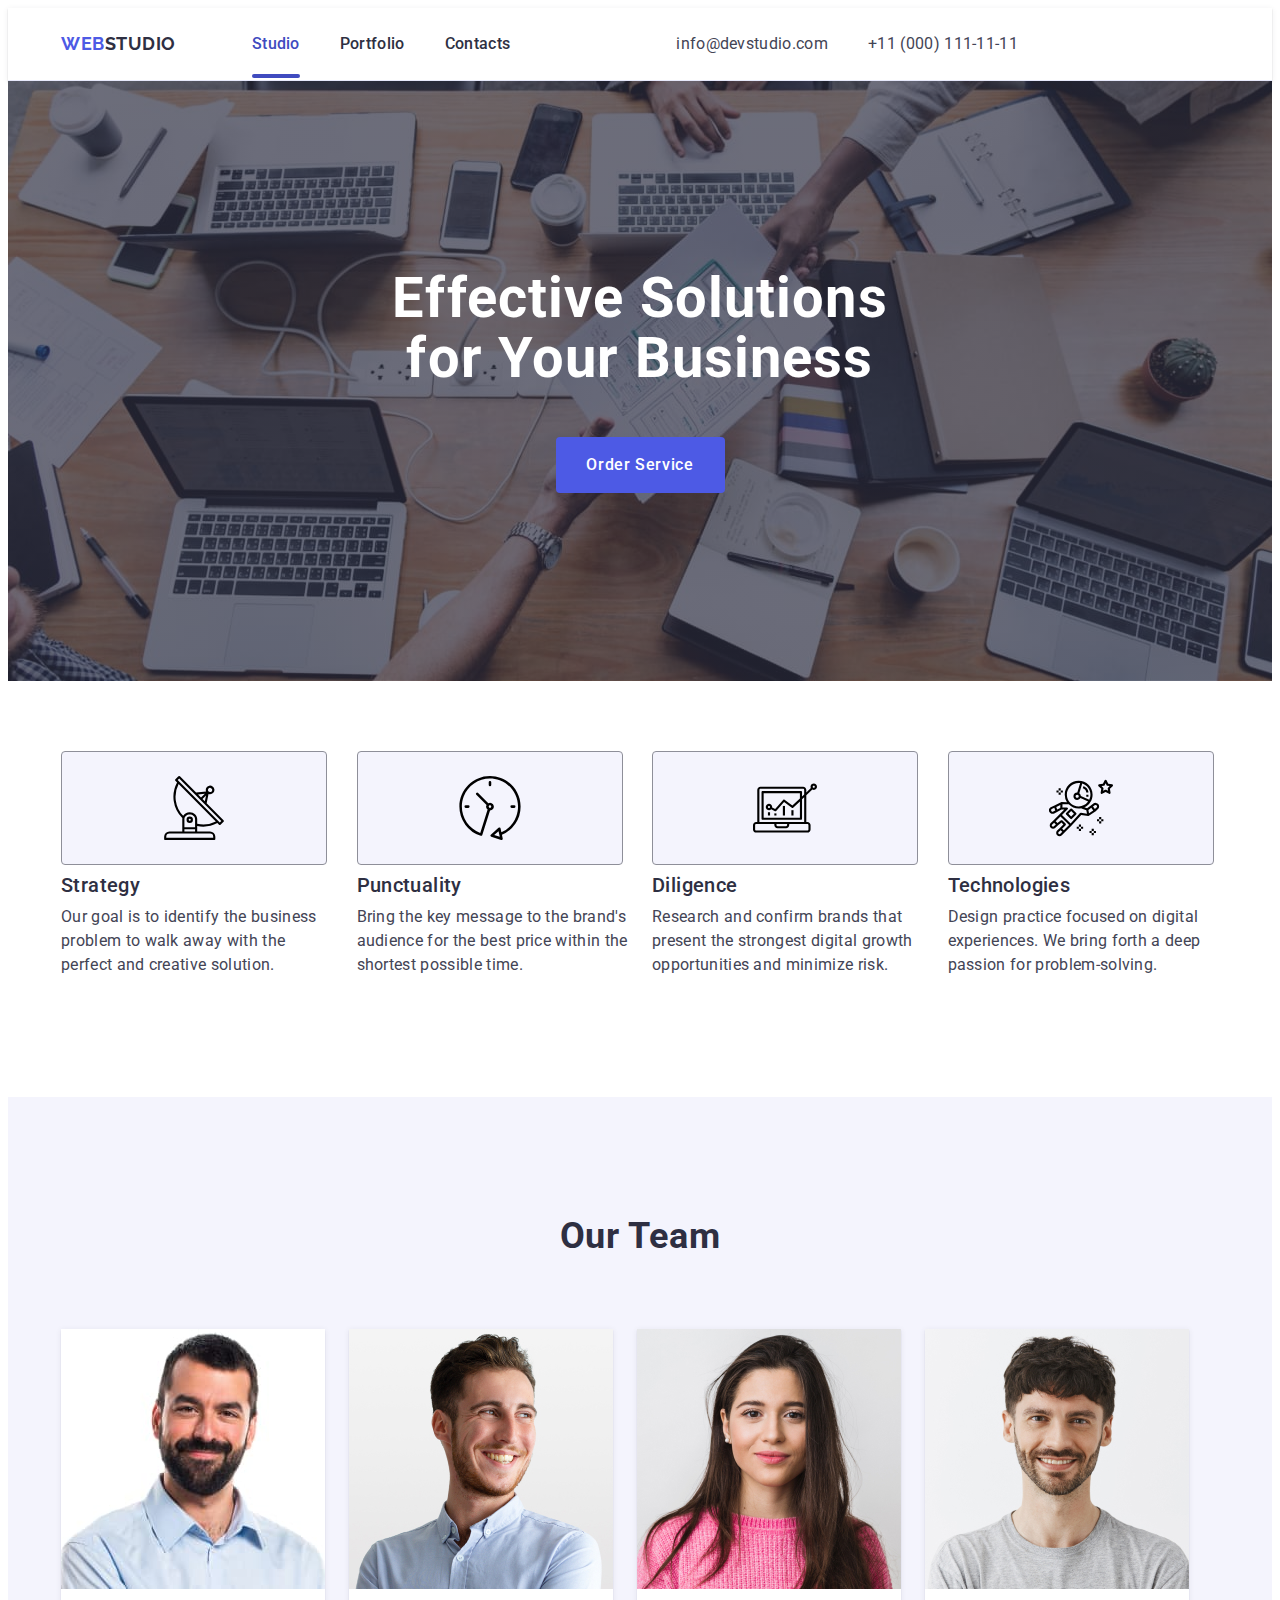
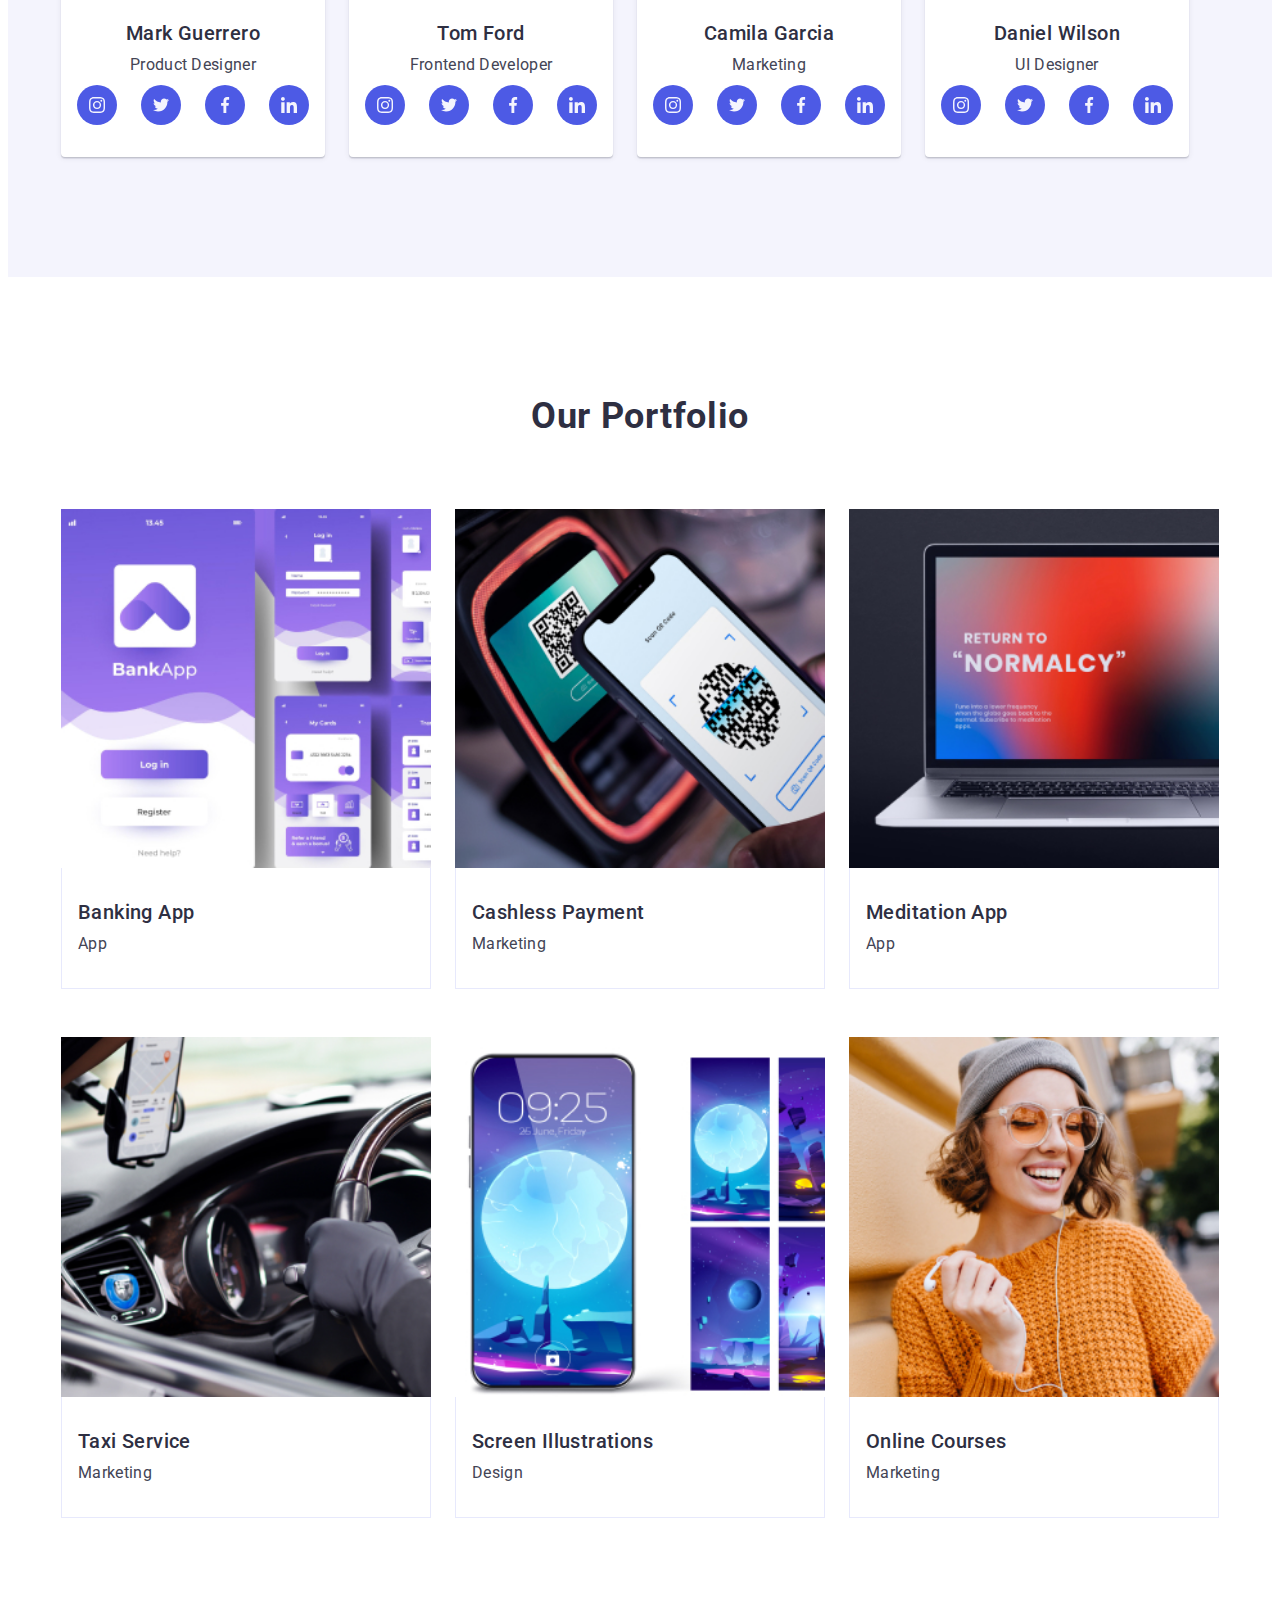
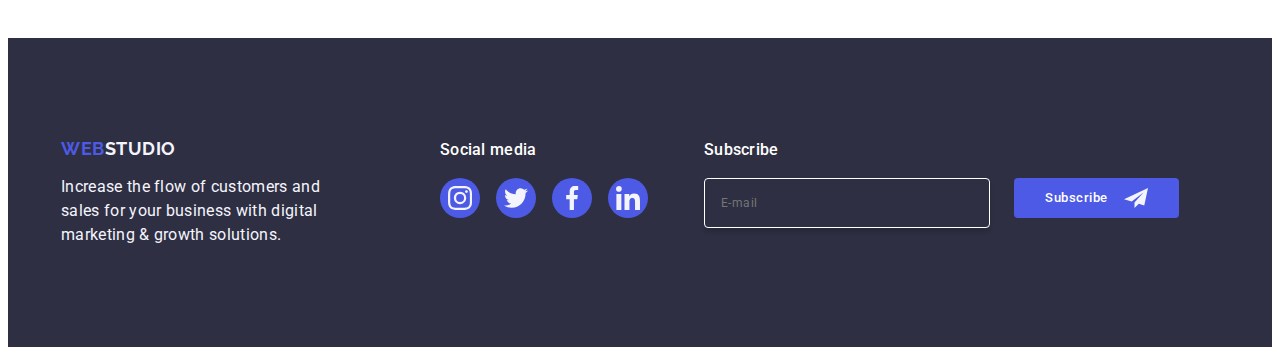
==== commit aaee8058: "012" ====
--- a/index.html
+++ b/index.html
@@ -138,11 +138,11 @@
             <li class="box-item">
               <picture class="image-team">
                 <source srcset="./images/pmg-d-1x.jpg 1x, ./images/pmg-d-2x.jpg 2x"
-                media="(min-width: 1158)"/>
+                media="(min-width: 1158px)"/>
                 <source srcset="./images/pmg-t-1x.jpg 1x, ./images/pmg-t-2x.jpg 2x"
-                media="(min-width: 768)"/>
+                media="(min-width: 768px)"/>
                 <source srcset="./images/pmg-m-1x.jpg 1x, ./images/pmg-m-2x.jpg 2x"
-                media="(max-width: 767)"/>
+                media="(max-width: 767px)"/>
               <img
                 src="./images/pmg-m-1x.jpg"
                 alt="Mark Guerrero"
@@ -207,11 +207,11 @@
             </li>
             <li class="box-item">
               <source srcset="./images/ptf-d-1x.jpg 1x, ./images/ptf-d-2x.jpg 2x"
-                media="(min-width: 1158)"/>
+                media="(min-width: 1158px)"/>
                 <source srcset="./images/ptf-t-1x.jpg 1x, ./images/ptf-t-2x.jpg 2x"
-                media="(min-width: 768)"/>
+                media="(min-width: 768px)"/>
                 <source srcset="./images/ptf-m-1x.jpg 1x, ./images/ptf-m-2x.jpg 2x"
-                media="(max-width: 767)"/>
+                media="(max-width: 767px)"/>
               <img
                 src="./images/ptf-m-1x.jpg"
                 alt="Tom Ford"
@@ -275,11 +275,11 @@
             </li>
             <li class="box-item">
               <source srcset="./images/pcg-d-1x.jpg 1x, ./images/pcg-d-2x.jpg 2x"
-                media="(min-width: 1158)"/>
+                media="(min-width: 1158px)"/>
                 <source srcset="./images/pcg-t-1x.jpg 1x, ./images/pcg-t-2x.jpg 2x"
-                media="(min-width: 768)"/>
+                media="(min-width: 768px)"/>
                 <source srcset="./images/pcg-m-1x.jpg 1x, ./images/pcg-m-2x.jpg 2x"
-                media="(max-width: 767)"/>
+                media="(max-width: 767px)"/>
               <img
                 src="./images/pcg-m-1x.jpg"
                 alt="Camila Garcia"
@@ -343,11 +343,11 @@
             </li>
             <li class="box-item">
               <source srcset="./images/pdw-d-1x.jpg 1x, ./images/pdw-d-2x.jpg 2x"
-                media="(min-width: 1158)"/>
+                media="(min-width: 1158px)"/>
                 <source srcset="./images/pdw-t-1x.jpg 1x, ./images/pdw-t-2x.jpg 2x"
-                media="(min-width: 768)"/>
+                media="(min-width: 768px)"/>
                 <source srcset="./images/pdw-m-1x.jpg 1x, ./images/pdw-m-2x.jpg 2x"
-                media="(max-width: 767)"/>
+                media="(max-width: 767px)"/>
               <img
                 src="./images/pdw-m-1x.jpg"
                 alt="Daniel Wilson"
@@ -420,11 +420,11 @@
             <li class="card-item">
               <div class="card-cower-wrapper">
                 <source srcset="./images/yuu-d-1x.jpg 1x, ./images/yuu-d-2x.jpg 2x"
-                media="(min-width: 1158)"/>
+                media="(min-width: 1158px)" />
                 <source srcset="./images/yuu-t-1x.jpg 1x, ./images/yuu-t-2x.jpg 2x"
-                media="(min-width: 768)"/>
+                media="(min-width: 768px)" />
                 <source srcset="./images/yuu-m-1x.jpg 1x, ./images/yuu-m-2x.jpg 2x"
-                media="(max-width: 767)"/>
+                media="(max-width: 767px)" />
                 <img
                   src="./images/yuu-m-1x.jpg"
                   alt="banking app"
@@ -445,13 +445,13 @@
             <li class="card-item">
               <div class="card-cower-wrapper">
                 <source srcset="./images/jgg-d-1x.jpg 1x, ./images/jgg-d-2x.jpg 2x"
-                media="(min-width: 1158)"/>
+                media="(min-width: 1158px)"/>
                 <source srcset="./images/jgg-t-1x.jpg 1x, ./images/jgg-t-2x.jpg 2x"
-                media="(min-width: 768)"/>
+                media="(min-width: 768px)"/>
                 <source srcset="./images/jgg-m-1x.jpg 1x, ./images/jgg-m-2x.jpg 2x"
-                media="(max-width: 767)"/>
+                media="(max-width: 767px)"/>
                 <img
-                  src="./images/jgg.jpg"
+                  src="./images/jgg-m-1x.jpg"
                   alt="banking app"
                   width="360"
                   height="300"
@@ -495,11 +495,11 @@
             <li class="card-item">
               <div class="card-cower-wrapper">
                 <source srcset="./images/asd-d-1x.jpg 1x, ./images/asd-d-2x.jpg 2x"
-                media="(min-width: 1158)"/>
+                media="(min-width: 1158px)"/>
                 <source srcset="./images/asd-t-1x.jpg 1x, ./images/asd-t-2x.jpg 2x"
-                media="(min-width: 768)"/>
+                media="(min-width: 768px)"/>
                 <source srcset="./images/asd-m-1x.jpg 1x, ./images/asd-m-2x.jpg 2x"
-                media="(max-width: 767)"/>
+                media="(max-width: 767px)"/>
                 <img
                   src="./images/asd-m-1x.jpg"
                   alt="banking app"
@@ -520,11 +520,11 @@
             <li class="card-item">
               <div class="card-cower-wrapper">
                 <source srcset="./images/zxc-d-1x.jpg 1x, ./images/zxc-d-2x.jpg 2x"
-                media="(min-width: 1158)"/>
+                media="(min-width: 1158px)"/>
                 <source srcset="./images/zxc-t-1x.jpg 1x, ./images/zxc-t-2x.jpg 2x"
-                media="(min-width: 768)"/>
+                media="(min-width: 768px)"/>
                 <source srcset="./images/zxc-m-1x.jpg 1x, ./images/zxc-m-2x.jpg 2x"
-                media="(max-width: 767)"/>
+                media="(max-width: 767px)"/>
                 <img
                   src="./images/zxc-m-1x.jpg"
                   alt="banking app"
@@ -545,11 +545,11 @@
             <li class="card-item">
               <div class="card-cower-wrapper">
                 <source srcset="./images/vbn-d-1x.jpg 1x, ./images/vbn-d-2x.jpg 2x"
-                media="(min-width: 1158)"/>
+                media="(min-width: 1158px)"/>
                 <source srcset="./images/vbn-t-1x.jpg 1x, ./images/vbn-t-2x.jpg 2x"
-                media="(min-width: 768)"/>
+                media="(min-width: 768px)"/>
                 <source srcset="./images/vbn-m-1x.jpg 1x, ./images/vbn-m-2x.jpg 2x"
-                media="(max-width: 767)"/>
+                media="(max-width: 767px)"/>
                 <img
                   src="./images/vbn-m-1x.jpg"
                   alt="banking app"
--- a/css/style.css
+++ b/css/style.css
@@ -444,7 +444,7 @@
 font-weight: 500;
 }
 .features-item {
-flex-basis: calc((100% - 24px) / 2);
+/*flex-basis: calc((100% - 24px) / 2);*/
 }
 .features-soc{
   display: none;
@@ -461,6 +461,7 @@
 }
 .features-list {
 row-gap: 72px;
+justify-content: center;
 }
 .features-subtitle {
 font-family: "Roboto", sans-serif;
@@ -472,7 +473,7 @@
 text-align: center;
 }
 .features-item {
-  flex-basis: calc((100% - 72px) / 1);
+ flex-basis: calc((100% - 72px) / 1);
 }
 }
 
@@ -538,7 +539,7 @@
   background-color: #ffffff;
   background-origin: 1px;
   border-radius: 0px 0px 4px 4px;
-  flex-basis: calc((100% - 72px) / 4);
+  /*flex-basis: calc((100% - 72px) / 4);*/
   box-shadow: 0px 1px 6px rgba(46, 47, 66, 0.08),
     0px 1px 1px rgba(46, 47, 66, 0.16), 0px 2px 1px rgba(46, 47, 66, 0.08);
 }
@@ -591,7 +592,7 @@
 
 }
 .box-item {
-  flex-basis: calc((100% - 24px) / 2);
+  /*flex-basis: calc((100% - 24px) / 2);*/
 }
 .box-soc-list, .box-item-text {
   display: flex;
@@ -612,7 +613,7 @@
 row-gap: 72px;
 }
 .box-item {
-flex-basis: calc((100% - 72px) / 1);
+/*flex-basis: calc((100% - 72px) / 1);*/
 }
 }
 /*-------------------box---------------------*/
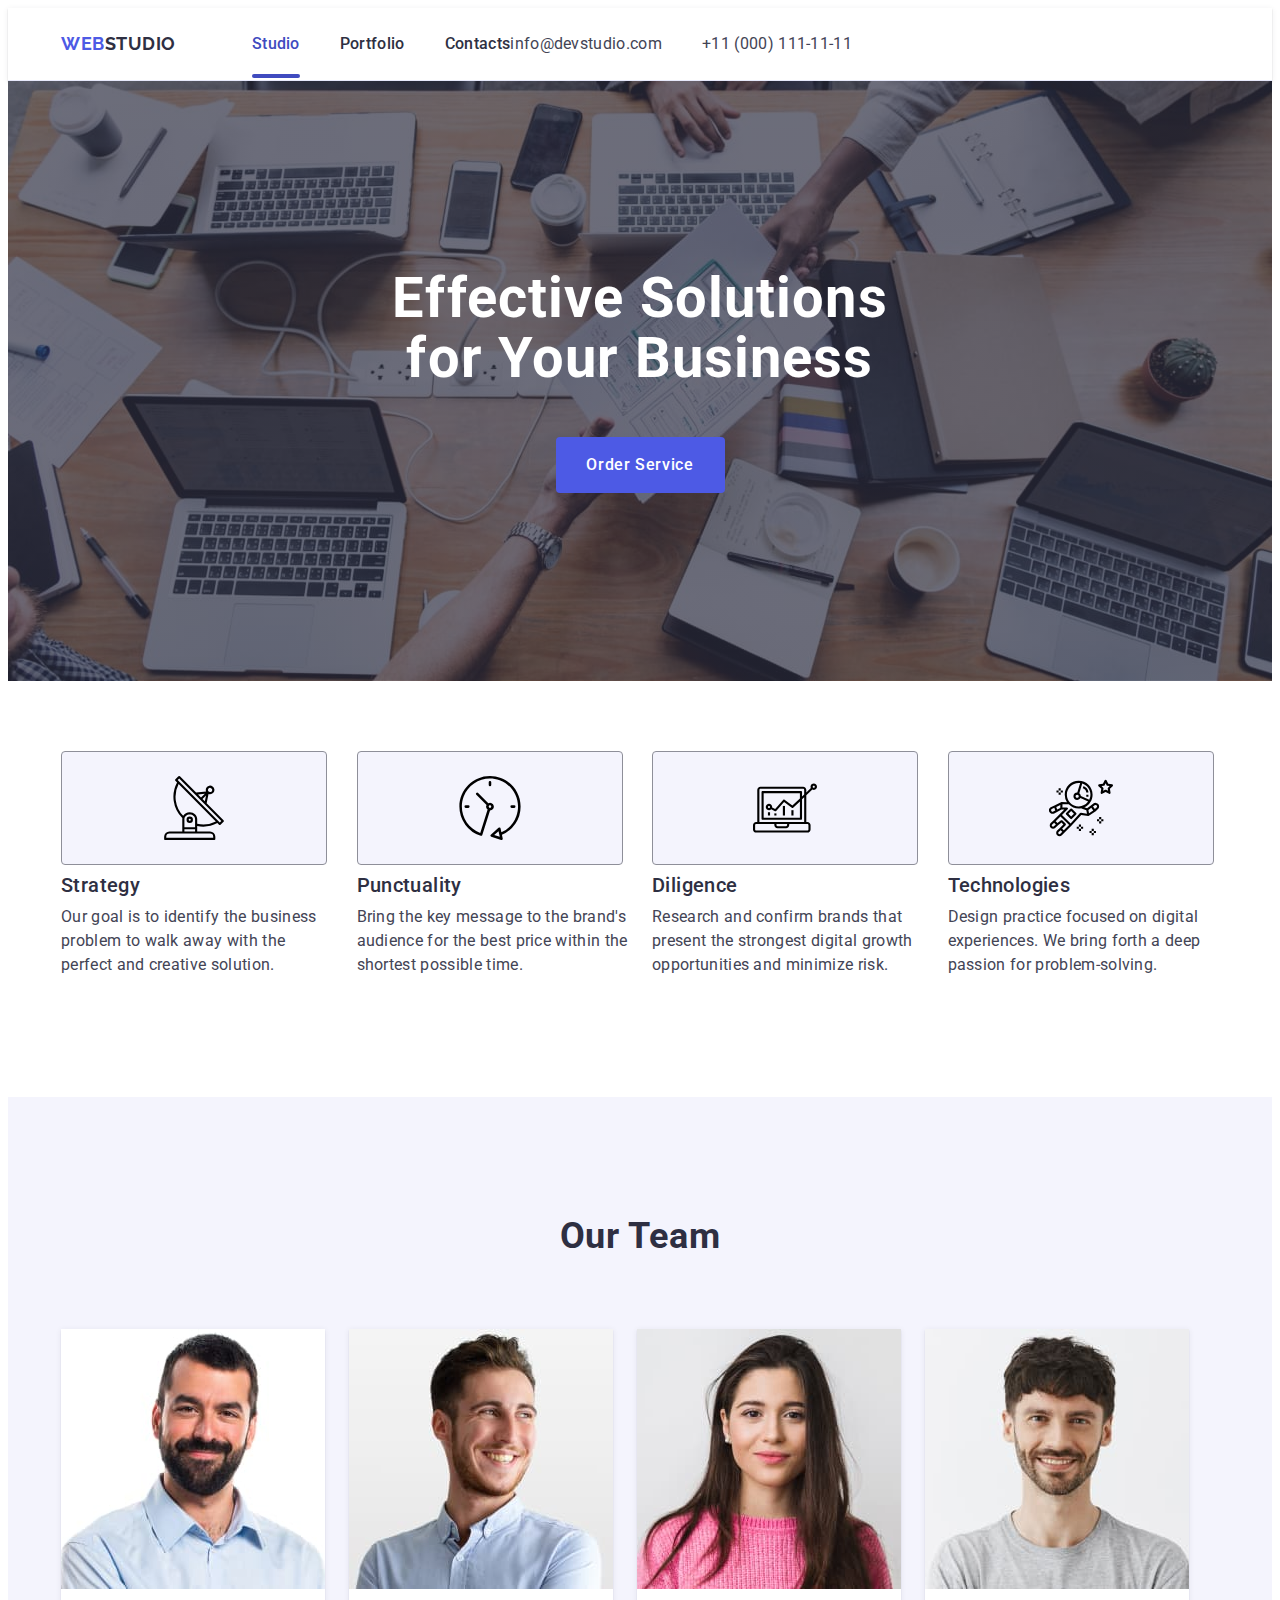
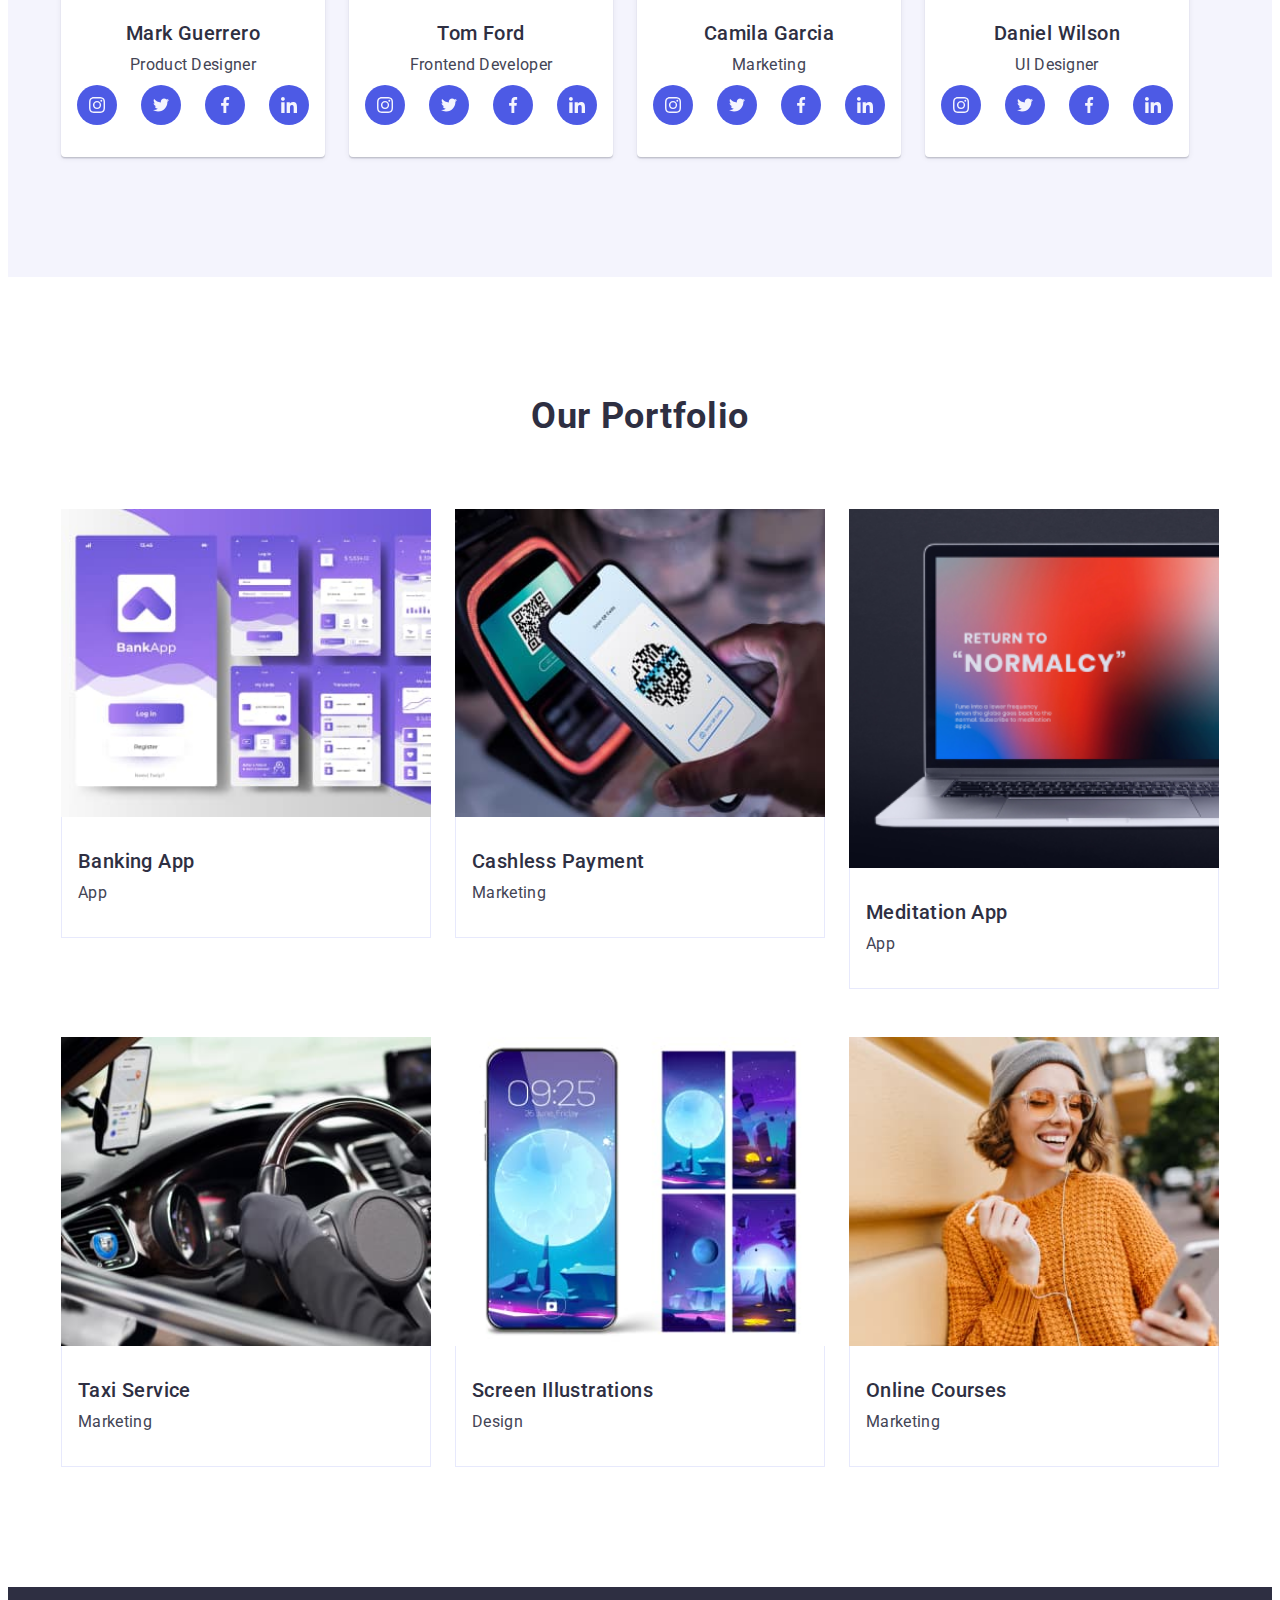
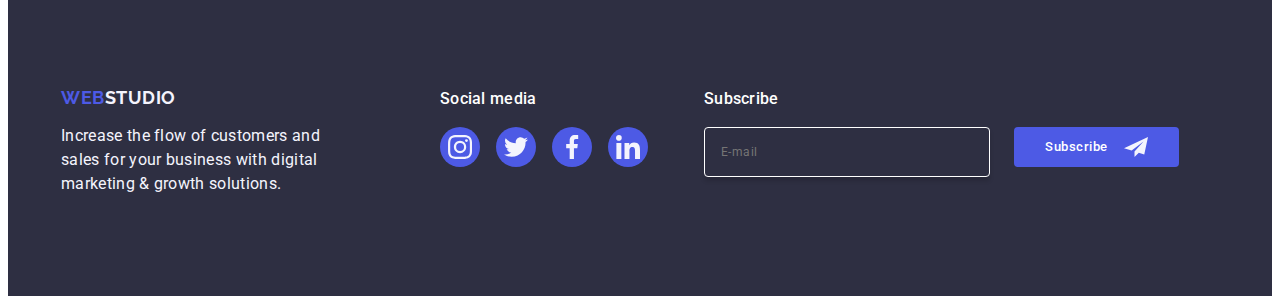
==== commit 01a7c002: "013" ====
--- a/index.html
+++ b/index.html
@@ -206,6 +206,7 @@
               </div>
             </li>
             <li class="box-item">
+              <picture class="image-team">
               <source srcset="./images/ptf-d-1x.jpg 1x, ./images/ptf-d-2x.jpg 2x"
                 media="(min-width: 1158px)"/>
                 <source srcset="./images/ptf-t-1x.jpg 1x, ./images/ptf-t-2x.jpg 2x"
@@ -218,6 +219,7 @@
                 width="264"
                 height="260"
               />
+            </picture>
               <div class="text-pad">
                 <h3 class="box-subtitle" id="tomford">Tom Ford</h3>
                 <p class="box-item-text">Frontend Developer</p>
@@ -274,6 +276,7 @@
               </div>
             </li>
             <li class="box-item">
+            <picture class="image-team">
               <source srcset="./images/pcg-d-1x.jpg 1x, ./images/pcg-d-2x.jpg 2x"
                 media="(min-width: 1158px)"/>
                 <source srcset="./images/pcg-t-1x.jpg 1x, ./images/pcg-t-2x.jpg 2x"
@@ -286,6 +289,7 @@
                 width="264"
                 height="260"
               />
+            </picture>
               <div class="text-pad">
                 <h3 class="box-subtitle" id="camilagarcia">Camila Garcia</h3>
                 <p class="box-item-text">Marketing</p>
@@ -342,6 +346,7 @@
               </div>
             </li>
             <li class="box-item">
+            <picture class="image-team">
               <source srcset="./images/pdw-d-1x.jpg 1x, ./images/pdw-d-2x.jpg 2x"
                 media="(min-width: 1158px)"/>
                 <source srcset="./images/pdw-t-1x.jpg 1x, ./images/pdw-t-2x.jpg 2x"
@@ -354,6 +359,7 @@
                 width="264"
                 height="260"
               />
+            </picture>
               <div class="text-pad">
                 <h3 class="box-subtitle" id="danielwilson">Daniel Wilson</h3>
                 <p class="box-item-text">UI Designer</p>
@@ -419,6 +425,7 @@
           <ul class="card-list">
             <li class="card-item">
               <div class="card-cower-wrapper">
+              <picture class="image-our">
                 <source srcset="./images/yuu-d-1x.jpg 1x, ./images/yuu-d-2x.jpg 2x"
                 media="(min-width: 1158px)" />
                 <source srcset="./images/yuu-t-1x.jpg 1x, ./images/yuu-t-2x.jpg 2x"
@@ -431,6 +438,7 @@
                   width="360"
                   height="300"
                 />
+              </picture>
                 <p class="card-cover-text">
                   14 Stylish and User-Friendly App Design Concepts · Task
                   Manager App · Calorie Tracker App · Exotic Fruit Ecommerce App
@@ -444,6 +452,7 @@
             </li>
             <li class="card-item">
               <div class="card-cower-wrapper">
+                <picture class="image-our">
                 <source srcset="./images/jgg-d-1x.jpg 1x, ./images/jgg-d-2x.jpg 2x"
                 media="(min-width: 1158px)"/>
                 <source srcset="./images/jgg-t-1x.jpg 1x, ./images/jgg-t-2x.jpg 2x"
@@ -456,6 +465,7 @@
                   width="360"
                   height="300"
                 />
+              </picture>
                 <p class="card-cover-text">
                   14 Stylish and User-Friendly App Design Concepts · Task
                   Manager App · Calorie Tracker App · Exotic Fruit Ecommerce App
@@ -469,6 +479,7 @@
             </li>
             <li class="card-item">
               <div class="card-cower-wrapper">
+                <picture class="image-our">
                 <source srcset="./images/qwe-d-1x.jpg 1x, ./images/qwe-d-2x.jpg 2x"
                 media="(min-width: 1158)"/>
                 <source srcset="./images/qwe-t-1x.jpg 1x, ./images/qwe-t-2x.jpg 2x"
@@ -481,6 +492,7 @@
                   width="360"
                   height="300"
                 />
+              </picture>
                 <p class="card-cover-text">
                   14 Stylish and User-Friendly App Design Concepts · Task
                   Manager App · Calorie Tracker App · Exotic Fruit Ecommerce App
@@ -494,6 +506,7 @@
             </li>
             <li class="card-item">
               <div class="card-cower-wrapper">
+                <picture class="image-our">
                 <source srcset="./images/asd-d-1x.jpg 1x, ./images/asd-d-2x.jpg 2x"
                 media="(min-width: 1158px)"/>
                 <source srcset="./images/asd-t-1x.jpg 1x, ./images/asd-t-2x.jpg 2x"
@@ -506,6 +519,7 @@
                   width="360"
                   height="300"
                 />
+              </picture>
                 <p class="card-cover-text">
                   14 Stylish and User-Friendly App Design Concepts · Task
                   Manager App · Calorie Tracker App · Exotic Fruit Ecommerce App
@@ -519,6 +533,7 @@
             </li>
             <li class="card-item">
               <div class="card-cower-wrapper">
+                <picture class="image-our">
                 <source srcset="./images/zxc-d-1x.jpg 1x, ./images/zxc-d-2x.jpg 2x"
                 media="(min-width: 1158px)"/>
                 <source srcset="./images/zxc-t-1x.jpg 1x, ./images/zxc-t-2x.jpg 2x"
@@ -531,6 +546,7 @@
                   width="360"
                   height="300"
                 />
+              </picture>
                 <p class="card-cover-text">
                   14 Stylish and User-Friendly App Design Concepts · Task
                   Manager App · Calorie Tracker App · Exotic Fruit Ecommerce App
@@ -544,6 +560,7 @@
             </li>
             <li class="card-item">
               <div class="card-cower-wrapper">
+                <picture class="image-our">
                 <source srcset="./images/vbn-d-1x.jpg 1x, ./images/vbn-d-2x.jpg 2x"
                 media="(min-width: 1158px)"/>
                 <source srcset="./images/vbn-t-1x.jpg 1x, ./images/vbn-t-2x.jpg 2x"
@@ -556,6 +573,7 @@
                   width="360"
                   height="300"
                 />
+              </picture>
                 <p class="card-cover-text">
                   14 Stylish and User-Friendly App Design Concepts · Task
                   Manager App · Calorie Tracker App · Exotic Fruit Ecommerce App
--- a/css/style.css
+++ b/css/style.css
@@ -79,7 +79,6 @@
   display: flex;
   align-items: center;
   gap: 40px;
-  margin-right: 166px;
   padding: 24px 0;
 }
 
@@ -173,10 +172,9 @@
 
 
 @media screen and (max-width: 767px) {
-  .header-navigation {
-padding-top: 16px;
+  /*.header-navigation {
 padding-bottom: 16px;
-  }
+  }*/
 
 .header-menu-item, .header-con-item {
   display: none;
@@ -184,10 +182,9 @@
 }
 
   @media screen and (max-width: 1157px) {
-  .header-navigation {
-padding-top: 25px;
+  /*.header-navigation {
 padding-bottom: 25px;
-  }
+  }*/
   .header-con {
     display:wrap;
   }
@@ -444,7 +441,7 @@
 font-weight: 500;
 }
 .features-item {
-/*flex-basis: calc((100% - 24px) / 2);*/
+flex-basis: calc((100% - 24px) / 2);
 }
 .features-soc{
   display: none;
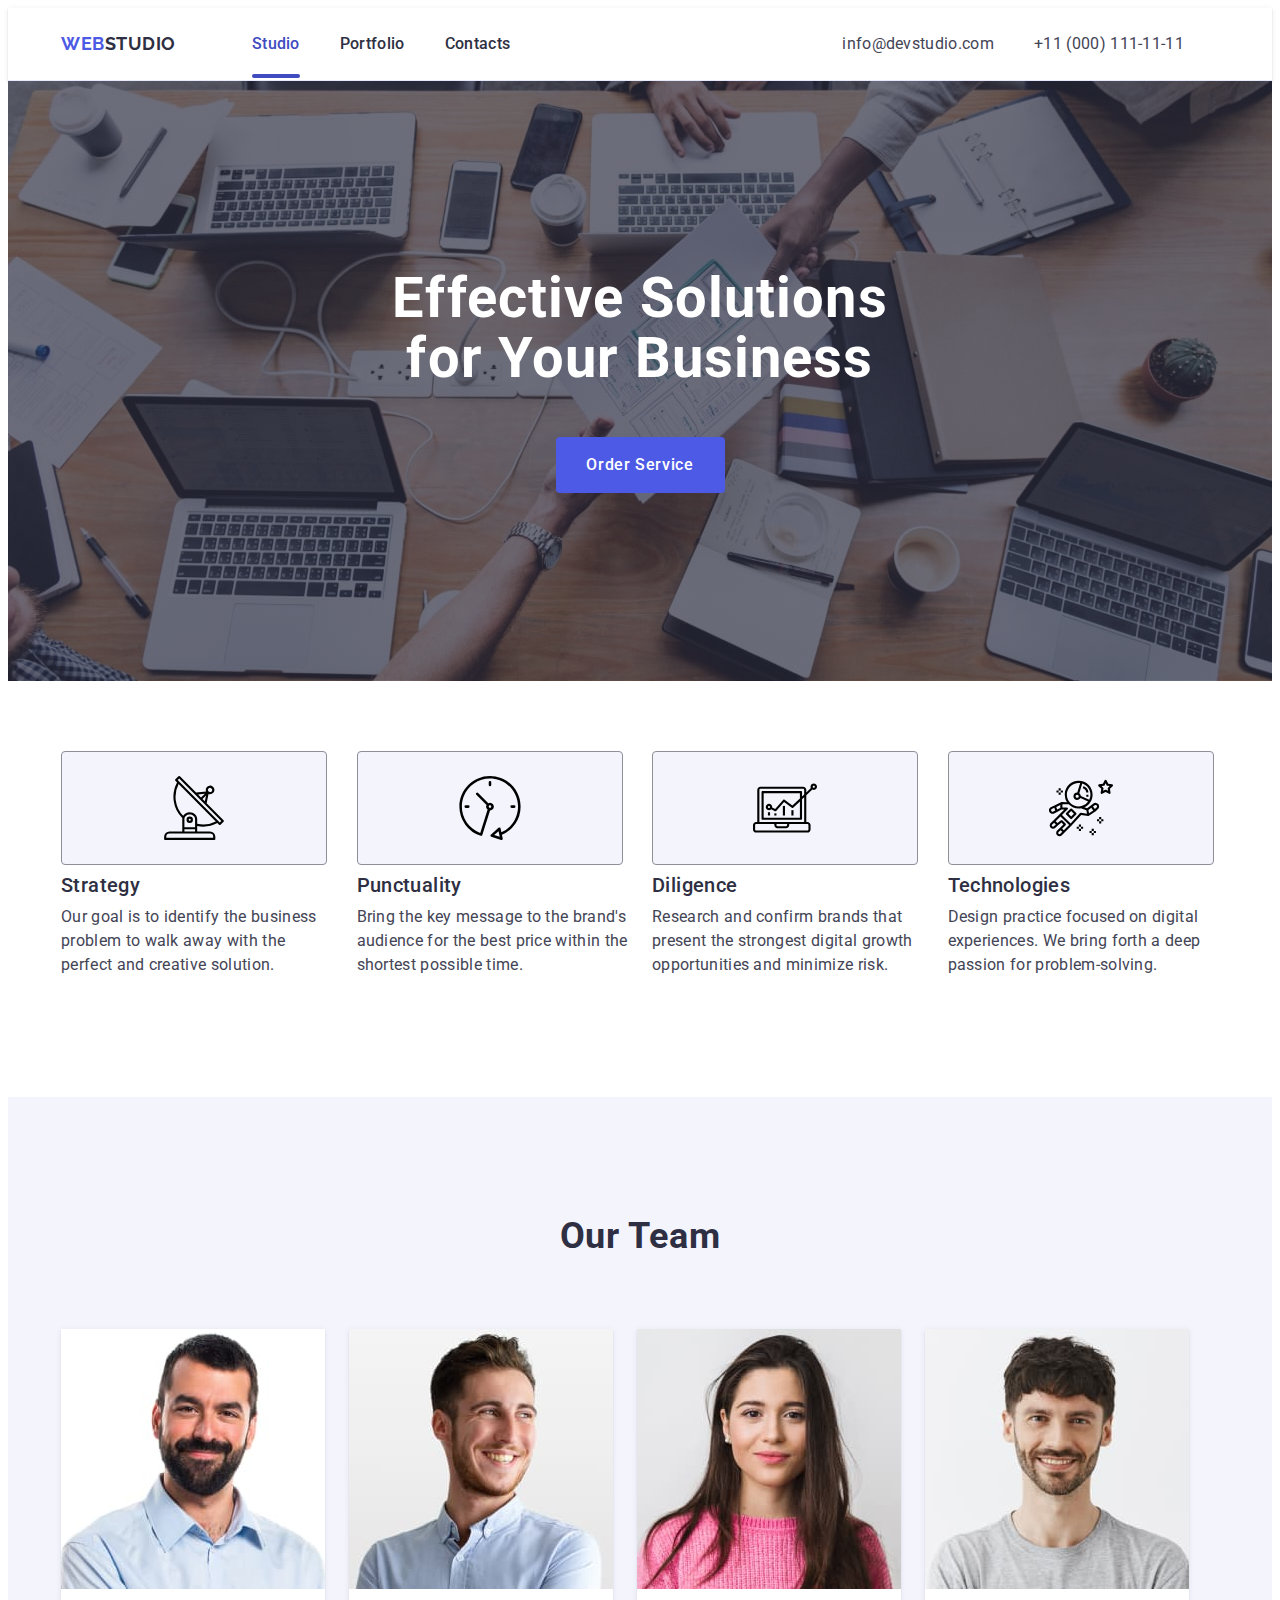
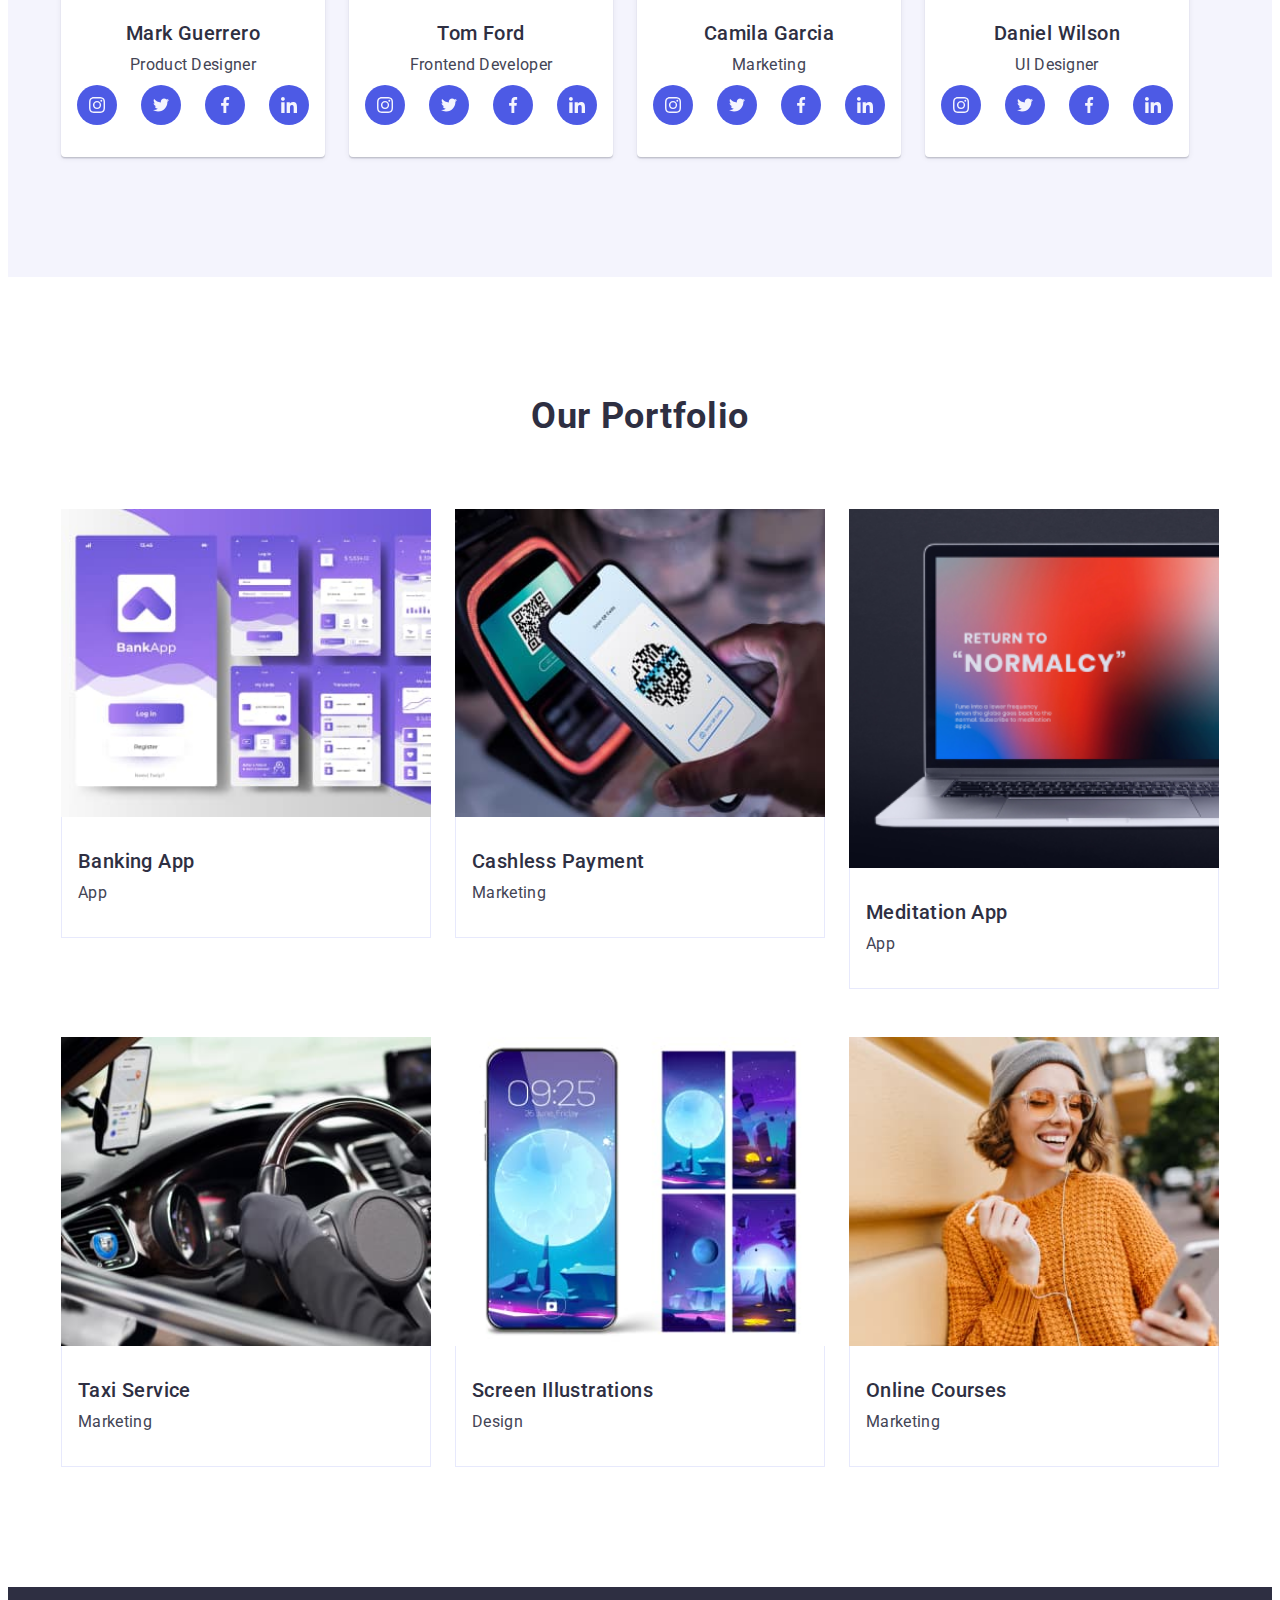
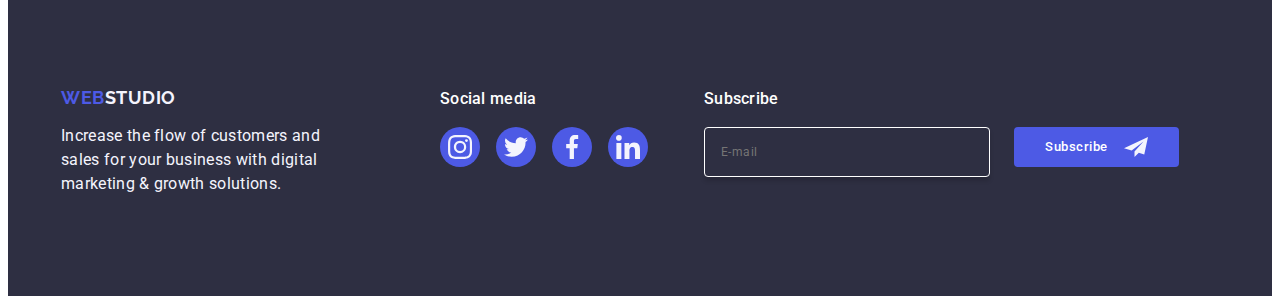
==== commit 4e099e69: "015" ====
--- a/index.html
+++ b/index.html
@@ -60,13 +60,70 @@
         </address>
         <button class="mob-menu-btn" type="button">
             <svg class="mob-menu-svg" 
-            width="16.8" height="14.4">
+            width="24" height="24">
                 <use href="./images/icons.svg#icon-mob-menu"></use>
             </svg>
         </button>
         </div>
     </header>
-
+    <div class="mobmenu">
+      <button class="modal-close-btn" type="button">
+        <svg class="modal-icon-close" width="8" height="8">
+          <use href="./images/icons.svg#icon-close-black"></use>
+        </svg>
+      </button>
+      <ul class="mobmenu-menu-list">
+        <li class="mobmenu-menu-item">
+          <a class="mobmenu-menu-link active" href="">Studio</a>
+        </li>
+        <li class="mobmenu-menu-item">
+          <a class="mobmenu-menu-link" href="">Portfolio</a>
+        </li>
+        <li class="mobmenu-menu-item">
+          <a class="mobmenu-menu-link" href="">Contacts</a>
+        </li>
+      </ul>
+      <address class="mobmenu-address">
+        <ul class="mobmenu-address-list">
+          <li>
+            <a class="mobmenu-address-link" href="tel:+110001111111">+11 (000) 111-11-11</a>
+          </li>
+          <li>
+            <a class="mobmenu-address-link" href="mailto:info@devstudio.com">info@devstudio.com</a>
+          </li>
+        </ul>
+      </address>
+      <ul class="footer-soc-list">
+        <li class="footer-soc-item">
+          <a class="footer-soc-link" href="">
+            <svg class="footer-soc-icon" width="24" height="24">
+              <use href="./images/icons.svg#icon-instagram-2"></use>
+            </svg>
+          </a>
+        </li>
+        <li class="footer-soc-item">
+          <a class="footer-soc-link" href="">
+            <svg class="footer-soc-icon" width="24" height="24">
+              <use href="./images/icons.svg#icon-twitter-1"></use>
+            </svg>
+          </a>
+        </li>
+        <li class="footer-soc-item">
+          <a class="footer-soc-link" href="">
+            <svg class="footer-soc-icon" width="24" height="24">
+              <use href="./images/icons.svg#icon-facebook-1"></use>
+            </svg>
+          </a>
+        </li>
+        <li class="footer-soc-item">
+          <a class="footer-soc-link" href="">
+            <svg class="footer-soc-icon" width="24" height="24">
+              <use href="./images/icons.svg#icon-linkedin-1"></use>
+            </svg>
+          </a>
+        </li>
+      </ul>
+    </div>
     <main>
       <section class="hero">
         <div class="container">
--- a/css/style.css
+++ b/css/style.css
@@ -57,6 +57,31 @@
 }
 
 /*-------------------header---------------------*/
+
+
+
+
+
+
+
+
+
+
+
+
+
+
+
+
+
+
+
+
+
+
+
+
+
 .header {
   padding-top: 25px, 5px;
   padding-bottom: 25px, 5px;
@@ -80,6 +105,7 @@
   align-items: center;
   gap: 40px;
   padding: 24px 0;
+  
 }
 
 
@@ -88,6 +114,7 @@
   margin-left: auto;
   gap: 40px;
   padding: 24px 0;
+
 }
 
 .header-logo {
@@ -161,6 +188,8 @@
 
 .header-con {
   font-style: normal;
+  padding-left: 332px;
+  
 }
 
 .header-menu-link:focus,
@@ -186,7 +215,7 @@
 padding-bottom: 25px;
   }*/
   .header-con {
-    display:wrap;
+    padding-left: 122px;
   }
   .header-con-list {
     display: flex;
@@ -199,6 +228,112 @@
 
 /*-------------------header---------------------*/
 
+/*------------------mobmenu---------------------*/
+
+@media screen and (min-width: 768px) {
+  .mob-menu-btn {
+      display: none;
+  }
+}
+
+.mob-menu-btn {
+  padding: 20px 0;
+  line-height: 0;
+  background-color: transparent;
+  border: none;
+  /* margin-right: 16px; */
+  margin-left: auto;
+}
+.mobmenu {
+  position: fixed;
+  top: 0;
+  left: 0;
+  width: 100%;
+  height: 100%;
+  background-color: #ffffff;
+  opacity: 0;
+  visibility: hidden;
+  pointer-events: none;
+  transition: opacity 250ms cubic-bezier(0.4, 0, 0.2, 1),
+  visibility 250ms cubic-bezier(0.4, 0, 0.2, 1),
+  transform 250ms cubic-bezier(0.4, 0, 0.2, 1),
+  scale 250ms cubic-bezier(0.4, 0, 0.2, 1);
+  display: flex;
+  flex-direction: column;
+  padding: 24px 24px 40px 16px;
+  overflow: auto;
+}
+
+.mobmenu.is-open {
+  opacity: 1;
+  visibility: visible;
+  pointer-events: auto;
+}
+
+.mobmenu .modal-close-btn {
+  margin-bottom: 24px;
+  margin-left: auto;
+}
+
+.mobmenu-menu-list {
+  display: flex;
+  flex-direction: column;
+  gap: 40px;
+  margin-bottom: auto;
+  padding-top: 72px;
+  padding-bottom: 168px;
+}
+
+.mobmenu-menu-link {
+  font-weight: 700;
+  font-size: 36px;
+  line-height: 1.11;
+  letter-spacing: 0.02em;
+  color: #2e2f42;
+}
+
+.mobmenu-menu-link:hover,
+.mobmenu-menu-link:focus,
+.mobmenu-menu-link.active {
+  color: #404bbf;
+}
+
+.mobmenu-address {
+  margin-top: 48px;
+  margin-bottom: 48px;
+  font-style: normal;
+}
+
+.mobmenu-address-list {
+  display: flex;
+  flex-direction: column;
+  gap: 24px;
+}
+
+.mobmenu-address-link {
+  font-weight: 500;
+  font-size: 20px;
+  line-height: 1.2;
+  letter-spacing: 0.02em;
+  color: #434455;
+}
+
+.mobmenu-address-link:hover,
+.mobmenu-address-link:focus {
+  color: #4d5ae5;
+}
+
+.mobmenu .footer-soc-list {
+  gap: 40px;
+  justify-content: start;
+}
+
+@media screen and (min-width: 768px) {
+  .mobmenu {
+  display: none;
+  }
+}
+/*------------------mobmenu---------------------*/
 /*-------------------hero---------------------*/
 
 .hero {
@@ -1300,161 +1435,4 @@
   background-color: #404bbf;
   border: none;
   fill: #f4f4fd;
-}
-
-/*---------------mob-menu--------------*/
-
-@media screen and (min-width: 768px) {
-  .mob-menu-btn {
-      display: none;
-  }
-}
-
-
-.mob-menu-btn {
-  padding: 20px 0;
-  line-height: 0;
-  background-color: transparent;
-  border: none;
-  /* margin-right: 16px; */
-  margin-left: auto;
-}
-
-
-
-.mob-menu-window {
-  background-color: #2E2F42;
-  position: fixed;
-  top: 0;
-  left: 0;
-  width: 100%;
-  height: 100%;
-  z-index: 999;
-  display: flex;
-  justify-content: center;
-  align-items: center;
-  opacity: 0;
-  pointer-events: none;
-  transition: opacity 250ms cubic-bezier(0.4, 0, 0.2, 1), visibility 250ms cubic-bezier(0.4, 0, 0.2, 1);
-}
-
-  .mob-menu-window.is-open {
-      opacity: 1;
-      pointer-events: auto;
-  }
-  .mob-menu {
-    position: relative;
-    background: #fff;
-    max-width: 320px;
-    height: 100%;
-    display: flex;
-    flex-direction: column;
-    padding-left: 16px;
-    padding-top: 72px;
-    padding-right: 72px;
-    /* padding: 80px 40px 40px 40px; */
-    margin-left: auto;
-    margin-right: auto;
-    overflow: auto
-}
-
-.mob-menu-close {
-    border-radius: 50%;
-    width: 24px;
-    height: 24px;
-    position: absolute;
-    top: 24px;
-    right: 24px;
-    display: flex;
-    align-items: center;
-    justify-content: center;
-    background-color: #e7e9fc;
-    border: 1px solid rgba(0, 0, 0, 0.1);
-    padding: 0;
-    cursor: pointer;
-}
-
-.mob-link-menu {
-    font-weight: 700;
-    font-size: 36px;
-    
-    /* line-height: 40px; */
-    line-height: 111%;
-    letter-spacing: 0.02em;
-    color: #2e2f42;
-    /* list-style-type: none; */
-    text-decoration: none;
-    display: block;
-    padding-top: 0;
-    padding-bottom: 40px;
-}
-
-.mob-link-menu-current {
-    color: #404bbf;
-    font-weight: 700;
-        font-size: 36px;
-    
-        /* line-height: 40px; */
-        line-height: 111%;
-        letter-spacing: 0.02em;
-        
-        /* list-style-type: none; */
-        text-decoration: none;
-        display: block;
-        padding-top: 0;
-        padding-bottom: 40px;
-}
-
-.mob-header-address {
-    margin-top: auto;
-    margin-bottom: 48px;
-    
-    list-style-type: none;
-}
-.mob-link-address {
-    list-style-type: none;
-    font-weight: 500;
-    font-size: 20px;
-    padding-bottom: 24px;
-
-    text-decoration: none; 
-    display: block;
-    /* line-height: 24px; */
-    line-height: 120%;
-    letter-spacing: 0.02em;
-    color: #434455;
-
-}
-.mob-link-address-current {
-    color: #4d5ae5;
-    list-style-type: none;
-        font-weight: 500;
-        font-size: 20px;
-        padding-bottom: 24px;
-    
-        text-decoration: none;
-        display: block;
-        /* line-height: 24px; */
-        line-height: 120%;
-        letter-spacing: 0.02em;
-        
-}
-
-.mob-icons > .mob-soc-list {
-    justify-content: flex-start;
-}
-
-.mob-soc-list {
-    width: 288px;
-    padding-top: 24px;
-    padding-bottom: 40px;
-    padding-left: 0;
-}
-
-.mobile-header-menu :hover {
-    color: #404bbf;
-}
-
-.mobile-header-address :hover {
-color: #4d5ae5;
 }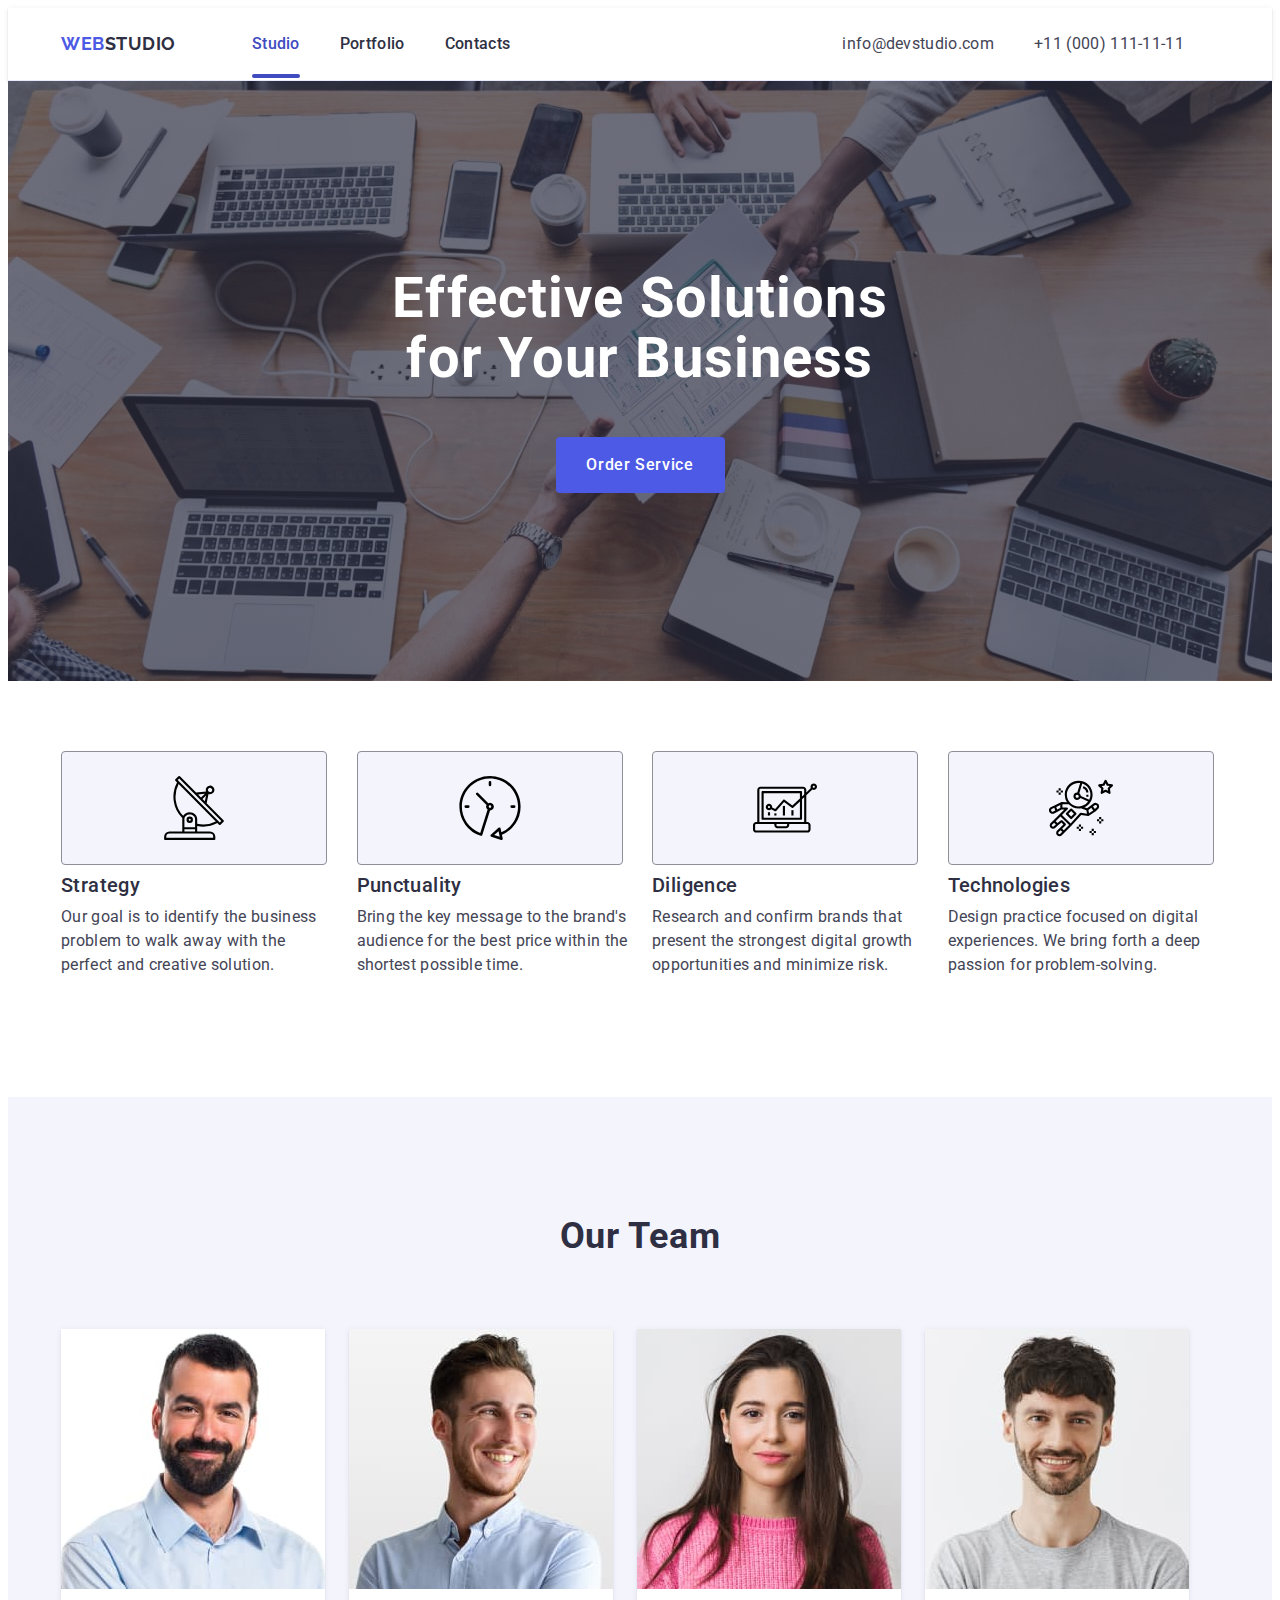
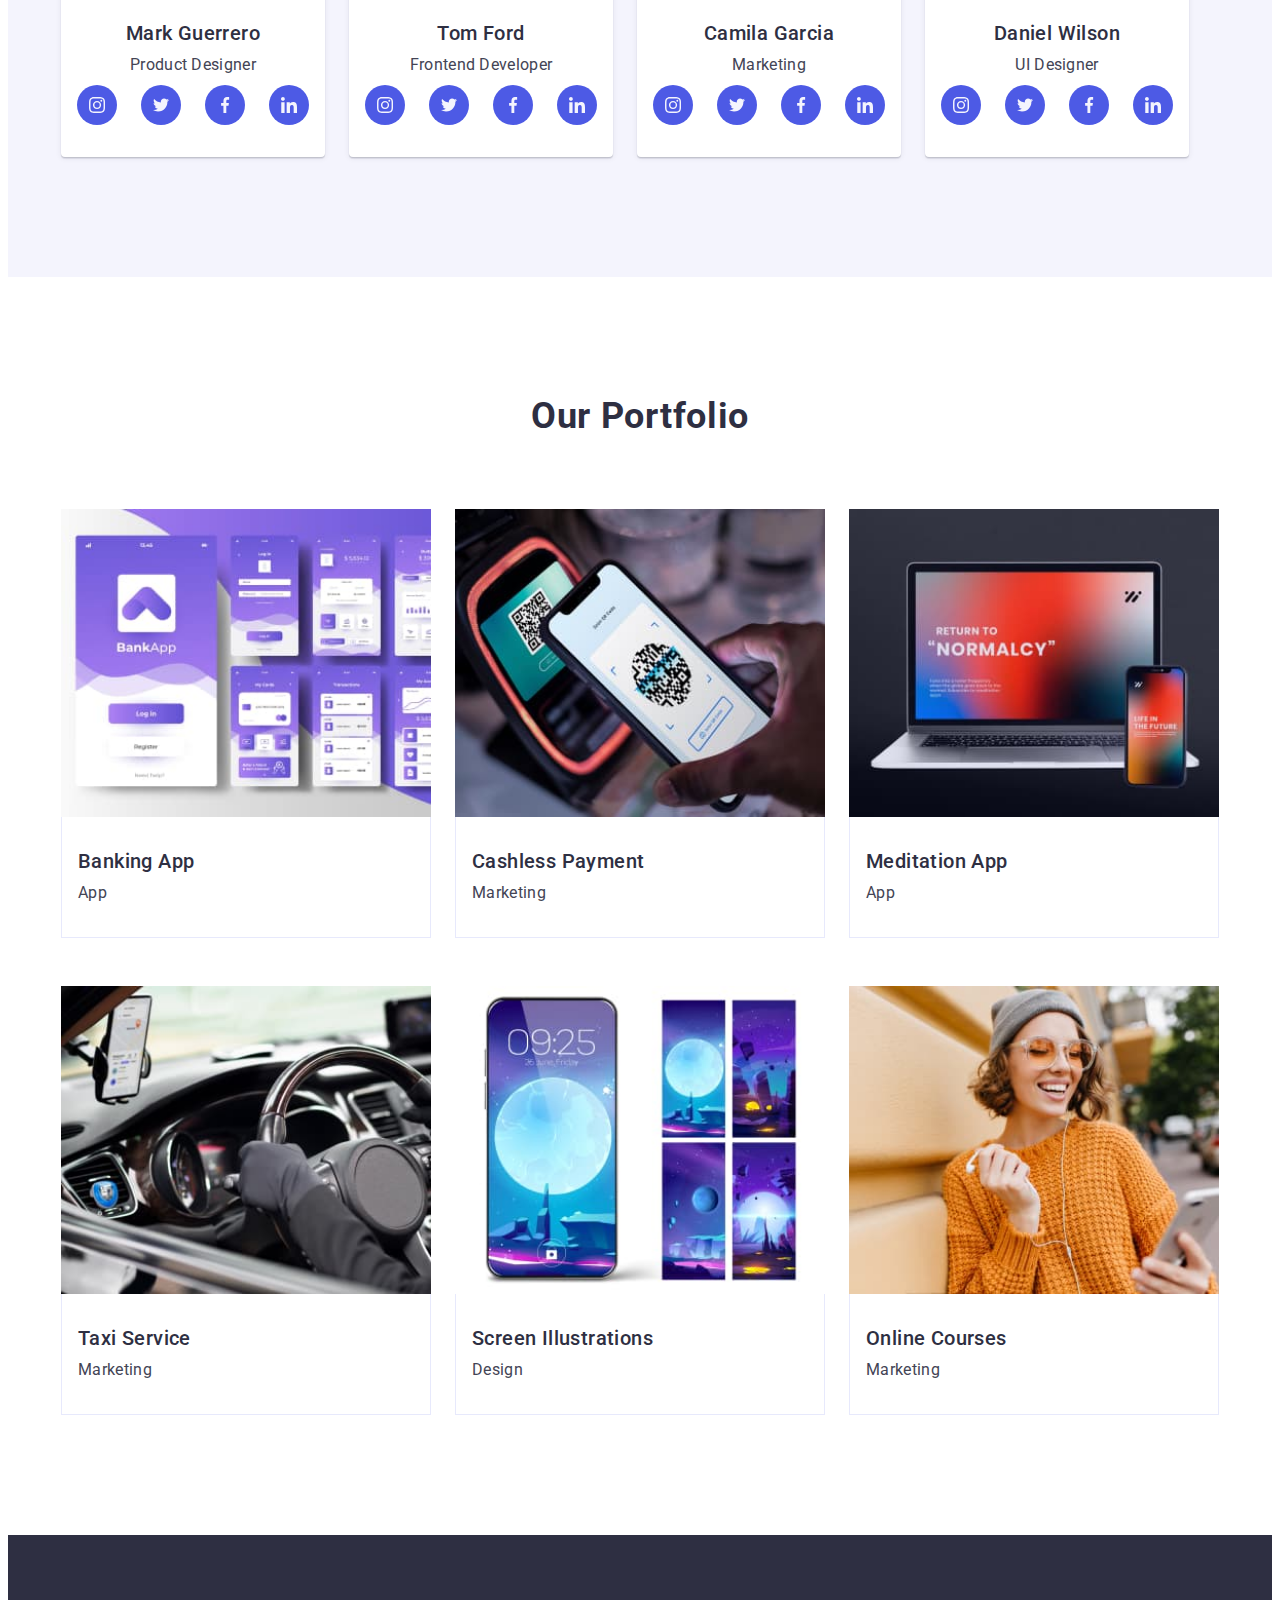
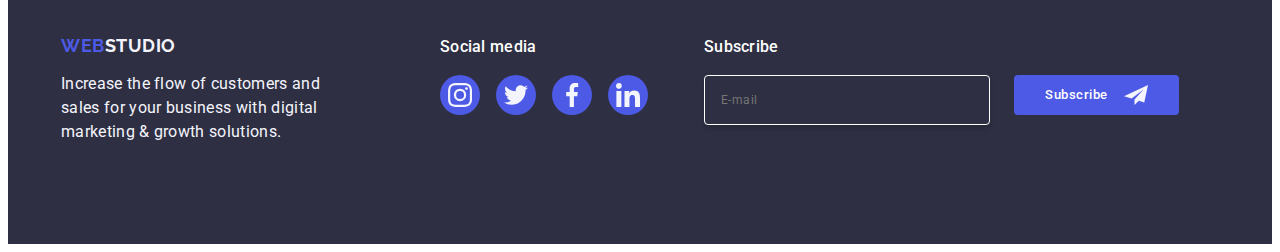
==== commit 4310935f: "021" ====
--- a/index.html
+++ b/index.html
@@ -59,16 +59,15 @@
           </ul>
         </address>
         <button class="mob-menu-btn" type="button">
-            <svg class="mob-menu-svg" 
-            width="24" height="24">
-                <use href="./images/icons.svg#icon-mob-menu"></use>
-            </svg>
+          <svg class="mob-menu-svg" width="24" height="24">
+            <use href="./images/icons.svg#icon-mob-menu"></use>
+          </svg>
         </button>
-        </div>
+      </div>
     </header>
     <div class="mobmenu">
-      <button class="modal-close-btn" type="button">
-        <svg class="modal-icon-close" width="8" height="8">
+      <button type="button" class="modal-open">
+        <svg class="modal-open-icon" width="8" height="8">
           <use href="./images/icons.svg#icon-close-black"></use>
         </svg>
       </button>
@@ -86,10 +85,14 @@
       <address class="mobmenu-address">
         <ul class="mobmenu-address-list">
           <li>
-            <a class="mobmenu-address-link" href="tel:+110001111111">+11 (000) 111-11-11</a>
+            <a class="mobmenu-address-link" href="tel:+110001111111"
+              >+11 (000) 111-11-11</a
+            >
           </li>
           <li>
-            <a class="mobmenu-address-link" href="mailto:info@devstudio.com">info@devstudio.com</a>
+            <a class="mobmenu-address-link" href="mailto:info@devstudio.com"
+              >info@devstudio.com</a
+            >
           </li>
         </ul>
       </address>
@@ -194,19 +197,25 @@
           <ul class="box-list">
             <li class="box-item">
               <picture class="image-team">
-                <source srcset="./images/pmg-d-1x.jpg 1x, ./images/pmg-d-2x.jpg 2x"
-                media="(min-width: 1158px)"/>
-                <source srcset="./images/pmg-t-1x.jpg 1x, ./images/pmg-t-2x.jpg 2x"
-                media="(min-width: 768px)"/>
-                <source srcset="./images/pmg-m-1x.jpg 1x, ./images/pmg-m-2x.jpg 2x"
-                media="(max-width: 767px)"/>
-              <img
-                src="./images/pmg-m-1x.jpg"
-                alt="Mark Guerrero"
-                width="264"
-                height="260"
-              />
-            </picture>
+                <source
+                  srcset="./images/pmg-d-1x.jpg 1x, ./images/pmg-d-2x.jpg 2x"
+                  media="(min-width: 1158px)"
+                />
+                <source
+                  srcset="./images/pmg-t-1x.jpg 1x, ./images/pmg-t-2x.jpg 2x"
+                  media="(min-width: 768px)"
+                />
+                <source
+                  srcset="./images/pmg-m-1x.jpg 1x, ./images/pmg-m-2x.jpg 2x"
+                  media="(max-width: 767px)"
+                />
+                <img
+                  src="./images/pmg-m-1x.jpg"
+                  alt="Mark Guerrero"
+                  width="264"
+                  height="260"
+                />
+              </picture>
               <div class="text-pad">
                 <h3 class="box-subtitle" id="markguerrero">Mark Guerrero</h3>
                 <p class="box-item-text">Product Designer</p>
@@ -264,19 +273,25 @@
             </li>
             <li class="box-item">
               <picture class="image-team">
-              <source srcset="./images/ptf-d-1x.jpg 1x, ./images/ptf-d-2x.jpg 2x"
-                media="(min-width: 1158px)"/>
-                <source srcset="./images/ptf-t-1x.jpg 1x, ./images/ptf-t-2x.jpg 2x"
-                media="(min-width: 768px)"/>
-                <source srcset="./images/ptf-m-1x.jpg 1x, ./images/ptf-m-2x.jpg 2x"
-                media="(max-width: 767px)"/>
-              <img
-                src="./images/ptf-m-1x.jpg"
-                alt="Tom Ford"
-                width="264"
-                height="260"
-              />
-            </picture>
+                <source
+                  srcset="./images/ptf-d-1x.jpg 1x, ./images/ptf-d-2x.jpg 2x"
+                  media="(min-width: 1158px)"
+                />
+                <source
+                  srcset="./images/ptf-t-1x.jpg 1x, ./images/ptf-t-2x.jpg 2x"
+                  media="(min-width: 768px)"
+                />
+                <source
+                  srcset="./images/ptf-m-1x.jpg 1x, ./images/ptf-m-2x.jpg 2x"
+                  media="(max-width: 767px)"
+                />
+                <img
+                  src="./images/ptf-m-1x.jpg"
+                  alt="Tom Ford"
+                  width="264"
+                  height="260"
+                />
+              </picture>
               <div class="text-pad">
                 <h3 class="box-subtitle" id="tomford">Tom Ford</h3>
                 <p class="box-item-text">Frontend Developer</p>
@@ -333,20 +348,26 @@
               </div>
             </li>
             <li class="box-item">
-            <picture class="image-team">
-              <source srcset="./images/pcg-d-1x.jpg 1x, ./images/pcg-d-2x.jpg 2x"
-                media="(min-width: 1158px)"/>
-                <source srcset="./images/pcg-t-1x.jpg 1x, ./images/pcg-t-2x.jpg 2x"
-                media="(min-width: 768px)"/>
-                <source srcset="./images/pcg-m-1x.jpg 1x, ./images/pcg-m-2x.jpg 2x"
-                media="(max-width: 767px)"/>
-              <img
-                src="./images/pcg-m-1x.jpg"
-                alt="Camila Garcia"
-                width="264"
-                height="260"
-              />
-            </picture>
+              <picture class="image-team">
+                <source
+                  srcset="./images/pcg-d-1x.jpg 1x, ./images/pcg-d-2x.jpg 2x"
+                  media="(min-width: 1158px)"
+                />
+                <source
+                  srcset="./images/pcg-t-1x.jpg 1x, ./images/pcg-t-2x.jpg 2x"
+                  media="(min-width: 768px)"
+                />
+                <source
+                  srcset="./images/pcg-m-1x.jpg 1x, ./images/pcg-m-2x.jpg 2x"
+                  media="(max-width: 767px)"
+                />
+                <img
+                  src="./images/pcg-m-1x.jpg"
+                  alt="Camila Garcia"
+                  width="264"
+                  height="260"
+                />
+              </picture>
               <div class="text-pad">
                 <h3 class="box-subtitle" id="camilagarcia">Camila Garcia</h3>
                 <p class="box-item-text">Marketing</p>
@@ -403,20 +424,26 @@
               </div>
             </li>
             <li class="box-item">
-            <picture class="image-team">
-              <source srcset="./images/pdw-d-1x.jpg 1x, ./images/pdw-d-2x.jpg 2x"
-                media="(min-width: 1158px)"/>
-                <source srcset="./images/pdw-t-1x.jpg 1x, ./images/pdw-t-2x.jpg 2x"
-                media="(min-width: 768px)"/>
-                <source srcset="./images/pdw-m-1x.jpg 1x, ./images/pdw-m-2x.jpg 2x"
-                media="(max-width: 767px)"/>
-              <img
-                src="./images/pdw-m-1x.jpg"
-                alt="Daniel Wilson"
-                width="264"
-                height="260"
-              />
-            </picture>
+              <picture class="image-team">
+                <source
+                  srcset="./images/pdw-d-1x.jpg 1x, ./images/pdw-d-2x.jpg 2x"
+                  media="(min-width: 1158px)"
+                />
+                <source
+                  srcset="./images/pdw-t-1x.jpg 1x, ./images/pdw-t-2x.jpg 2x"
+                  media="(min-width: 768px)"
+                />
+                <source
+                  srcset="./images/pdw-m-1x.jpg 1x, ./images/pdw-m-2x.jpg 2x"
+                  media="(max-width: 767px)"
+                />
+                <img
+                  src="./images/pdw-m-1x.jpg"
+                  alt="Daniel Wilson"
+                  width="264"
+                  height="260"
+                />
+              </picture>
               <div class="text-pad">
                 <h3 class="box-subtitle" id="danielwilson">Daniel Wilson</h3>
                 <p class="box-item-text">UI Designer</p>
@@ -482,20 +509,26 @@
           <ul class="card-list">
             <li class="card-item">
               <div class="card-cower-wrapper">
-              <picture class="image-our">
-                <source srcset="./images/yuu-d-1x.jpg 1x, ./images/yuu-d-2x.jpg 2x"
-                media="(min-width: 1158px)" />
-                <source srcset="./images/yuu-t-1x.jpg 1x, ./images/yuu-t-2x.jpg 2x"
-                media="(min-width: 768px)" />
-                <source srcset="./images/yuu-m-1x.jpg 1x, ./images/yuu-m-2x.jpg 2x"
-                media="(max-width: 767px)" />
-                <img
-                  src="./images/yuu-m-1x.jpg"
-                  alt="banking app"
-                  width="360"
-                  height="300"
-                />
-              </picture>
+                <picture class="image-our">
+                  <source
+                    srcset="./images/yuu-d-1x.jpg 1x, ./images/yuu-d-2x.jpg 2x"
+                    media="(min-width: 1158px)"
+                  />
+                  <source
+                    srcset="./images/yuu-t-1x.jpg 1x, ./images/yuu-t-2x.jpg 2x"
+                    media="(min-width: 768px)"
+                  />
+                  <source
+                    srcset="./images/yuu-m-1x.jpg 1x, ./images/yuu-m-2x.jpg 2x"
+                    media="(max-width: 767px)"
+                  />
+                  <img
+                    src="./images/yuu-m-1x.jpg"
+                    alt="banking app"
+                    width="360"
+                    height="300"
+                  />
+                </picture>
                 <p class="card-cover-text">
                   14 Stylish and User-Friendly App Design Concepts · Task
                   Manager App · Calorie Tracker App · Exotic Fruit Ecommerce App
@@ -510,19 +543,25 @@
             <li class="card-item">
               <div class="card-cower-wrapper">
                 <picture class="image-our">
-                <source srcset="./images/jgg-d-1x.jpg 1x, ./images/jgg-d-2x.jpg 2x"
-                media="(min-width: 1158px)"/>
-                <source srcset="./images/jgg-t-1x.jpg 1x, ./images/jgg-t-2x.jpg 2x"
-                media="(min-width: 768px)"/>
-                <source srcset="./images/jgg-m-1x.jpg 1x, ./images/jgg-m-2x.jpg 2x"
-                media="(max-width: 767px)"/>
-                <img
-                  src="./images/jgg-m-1x.jpg"
-                  alt="banking app"
-                  width="360"
-                  height="300"
-                />
-              </picture>
+                  <source
+                    srcset="./images/jgg-d-1x.jpg 1x, ./images/jgg-d-2x.jpg 2x"
+                    media="(min-width: 1158px)"
+                  />
+                  <source
+                    srcset="./images/jgg-t-1x.jpg 1x, ./images/jgg-t-2x.jpg 2x"
+                    media="(min-width: 768px)"
+                  />
+                  <source
+                    srcset="./images/jgg-m-1x.jpg 1x, ./images/jgg-m-2x.jpg 2x"
+                    media="(max-width: 767px)"
+                  />
+                  <img
+                    src="./images/jgg-m-1x.jpg"
+                    alt="banking app"
+                    width="360"
+                    height="300"
+                  />
+                </picture>
                 <p class="card-cover-text">
                   14 Stylish and User-Friendly App Design Concepts · Task
                   Manager App · Calorie Tracker App · Exotic Fruit Ecommerce App
@@ -537,19 +576,25 @@
             <li class="card-item">
               <div class="card-cower-wrapper">
                 <picture class="image-our">
-                <source srcset="./images/qwe-d-1x.jpg 1x, ./images/qwe-d-2x.jpg 2x"
-                media="(min-width: 1158)"/>
-                <source srcset="./images/qwe-t-1x.jpg 1x, ./images/qwe-t-2x.jpg 2x"
-                media="(min-width: 768)"/>
-                <source srcset="./images/qwe-m-1x.jpg 1x, ./images/qwe-m-2x.jpg 2x"
-                media="(max-width: 767)"/>
-                <img
-                  src="./images/qwe-m-1x.jpg"
-                  alt="banking app"
-                  width="360"
-                  height="300"
-                />
-              </picture>
+                  <source
+                    srcset="./images/qwe-d-1x.jpg 1x, ./images/qwe-d-2x.jpg 2x"
+                    media="(min-width: 1158px)"
+                  />
+                  <source
+                    srcset="./images/qwe-t-1x.jpg 1x, ./images/qwe-t-2x.jpg 2x"
+                    media="(min-width: 768px)"
+                  />
+                  <source
+                    srcset="./images/qwe-m-1x.jpg 1x, ./images/qwe-m-2x.jpg 2x"
+                    media="(max-width: 767px)"
+                  />
+                  <img
+                    src="./images/qwe-m-1x.jpg"
+                    alt="banking app"
+                    width="360"
+                    height="300"
+                  />
+                </picture>
                 <p class="card-cover-text">
                   14 Stylish and User-Friendly App Design Concepts · Task
                   Manager App · Calorie Tracker App · Exotic Fruit Ecommerce App
@@ -564,19 +609,25 @@
             <li class="card-item">
               <div class="card-cower-wrapper">
                 <picture class="image-our">
-                <source srcset="./images/asd-d-1x.jpg 1x, ./images/asd-d-2x.jpg 2x"
-                media="(min-width: 1158px)"/>
-                <source srcset="./images/asd-t-1x.jpg 1x, ./images/asd-t-2x.jpg 2x"
-                media="(min-width: 768px)"/>
-                <source srcset="./images/asd-m-1x.jpg 1x, ./images/asd-m-2x.jpg 2x"
-                media="(max-width: 767px)"/>
-                <img
-                  src="./images/asd-m-1x.jpg"
-                  alt="banking app"
-                  width="360"
-                  height="300"
-                />
-              </picture>
+                  <source
+                    srcset="./images/asd-d-1x.jpg 1x, ./images/asd-d-2x.jpg 2x"
+                    media="(min-width: 1158px)"
+                  />
+                  <source
+                    srcset="./images/asd-t-1x.jpg 1x, ./images/asd-t-2x.jpg 2x"
+                    media="(min-width: 768px)"
+                  />
+                  <source
+                    srcset="./images/asd-m-1x.jpg 1x, ./images/asd-m-2x.jpg 2x"
+                    media="(max-width: 767px)"
+                  />
+                  <img
+                    src="./images/asd-m-1x.jpg"
+                    alt="banking app"
+                    width="360"
+                    height="300"
+                  />
+                </picture>
                 <p class="card-cover-text">
                   14 Stylish and User-Friendly App Design Concepts · Task
                   Manager App · Calorie Tracker App · Exotic Fruit Ecommerce App
@@ -591,19 +642,25 @@
             <li class="card-item">
               <div class="card-cower-wrapper">
                 <picture class="image-our">
-                <source srcset="./images/zxc-d-1x.jpg 1x, ./images/zxc-d-2x.jpg 2x"
-                media="(min-width: 1158px)"/>
-                <source srcset="./images/zxc-t-1x.jpg 1x, ./images/zxc-t-2x.jpg 2x"
-                media="(min-width: 768px)"/>
-                <source srcset="./images/zxc-m-1x.jpg 1x, ./images/zxc-m-2x.jpg 2x"
-                media="(max-width: 767px)"/>
-                <img
-                  src="./images/zxc-m-1x.jpg"
-                  alt="banking app"
-                  width="360"
-                  height="300"
-                />
-              </picture>
+                  <source
+                    srcset="./images/zxc-d-1x.jpg 1x, ./images/zxc-d-2x.jpg 2x"
+                    media="(min-width: 1158px)"
+                  />
+                  <source
+                    srcset="./images/zxc-t-1x.jpg 1x, ./images/zxc-t-2x.jpg 2x"
+                    media="(min-width: 768px)"
+                  />
+                  <source
+                    srcset="./images/zxc-m-1x.jpg 1x, ./images/zxc-m-2x.jpg 2x"
+                    media="(max-width: 767px)"
+                  />
+                  <img
+                    src="./images/zxc-m-1x.jpg"
+                    alt="banking app"
+                    width="360"
+                    height="300"
+                  />
+                </picture>
                 <p class="card-cover-text">
                   14 Stylish and User-Friendly App Design Concepts · Task
                   Manager App · Calorie Tracker App · Exotic Fruit Ecommerce App
@@ -618,19 +675,25 @@
             <li class="card-item">
               <div class="card-cower-wrapper">
                 <picture class="image-our">
-                <source srcset="./images/vbn-d-1x.jpg 1x, ./images/vbn-d-2x.jpg 2x"
-                media="(min-width: 1158px)"/>
-                <source srcset="./images/vbn-t-1x.jpg 1x, ./images/vbn-t-2x.jpg 2x"
-                media="(min-width: 768px)"/>
-                <source srcset="./images/vbn-m-1x.jpg 1x, ./images/vbn-m-2x.jpg 2x"
-                media="(max-width: 767px)"/>
-                <img
-                  src="./images/vbn-m-1x.jpg"
-                  alt="banking app"
-                  width="360"
-                  height="300"
-                />
-              </picture>
+                  <source
+                    srcset="./images/vbn-d-1x.jpg 1x, ./images/vbn-d-2x.jpg 2x"
+                    media="(min-width: 1158px)"
+                  />
+                  <source
+                    srcset="./images/vbn-t-1x.jpg 1x, ./images/vbn-t-2x.jpg 2x"
+                    media="(min-width: 768px)"
+                  />
+                  <source
+                    srcset="./images/vbn-m-1x.jpg 1x, ./images/vbn-m-2x.jpg 2x"
+                    media="(max-width: 767px)"
+                  />
+                  <img
+                    src="./images/vbn-m-1x.jpg"
+                    alt="banking app"
+                    width="360"
+                    height="300"
+                  />
+                </picture>
                 <p class="card-cover-text">
                   14 Stylish and User-Friendly App Design Concepts · Task
                   Manager App · Calorie Tracker App · Exotic Fruit Ecommerce App
--- a/css/style.css
+++ b/css/style.css
@@ -43,44 +43,21 @@
 
 @media screen and (min-width: 320px) {
   .container {
-width: 320px;
+    width: 320px;
   }
 }
 @media screen and (min-width: 768px) {
   .container {
-width: 768px;
-  }
-}@media screen and (min-width: 1158px) {
+    width: 768px;
+  }
+}
+@media screen and (min-width: 1158px) {
   .container {
-width: 1158px;
+    width: 1158px;
   }
 }
 
 /*-------------------header---------------------*/
-
-
-
-
-
-
-
-
-
-
-
-
-
-
-
-
-
-
-
-
-
-
-
-
 
 .header {
   padding-top: 25px, 5px;
@@ -105,16 +82,13 @@
   align-items: center;
   gap: 40px;
   padding: 24px 0;
-  
-}
-
+}
 
 .header-con-list {
   display: flex;
   margin-left: auto;
   gap: 40px;
   padding: 24px 0;
-
 }
 
 .header-logo {
@@ -189,7 +163,6 @@
 .header-con {
   font-style: normal;
   padding-left: 332px;
-  
 }
 
 .header-menu-link:focus,
@@ -199,24 +172,14 @@
   color: #404bbf;
 }
 
-
-@media screen and (max-width: 767px) {
-  /*.header-navigation {
-padding-bottom: 16px;
-  }*/
-
-.header-menu-item, .header-con-item {
-  display: none;
-  }
-}
-
-  @media screen and (max-width: 1157px) {
+@media screen and (max-width: 1157px) {
   /*.header-navigation {
 padding-bottom: 25px;
   }*/
   .header-con {
     padding-left: 122px;
   }
+
   .header-con-list {
     display: flex;
     flex-direction: column;
@@ -226,13 +189,27 @@
   }
 }
 
+@media screen and (max-width: 767px) {
+  /*.header-navigation {
+padding-bottom: 16px;
+  }*/
+  .header-con {
+    padding-left: 0px;
+  }
+
+  .header-menu-item,
+  .header-con-item {
+    display: none;
+  }
+}
+
 /*-------------------header---------------------*/
 
 /*------------------mobmenu---------------------*/
 
 @media screen and (min-width: 768px) {
   .mob-menu-btn {
-      display: none;
+    display: none;
   }
 }
 
@@ -249,18 +226,18 @@
   top: 0;
   left: 0;
   width: 100%;
-  height: 100%;
+  min-height: 100%;
   background-color: #ffffff;
   opacity: 0;
   visibility: hidden;
   pointer-events: none;
   transition: opacity 250ms cubic-bezier(0.4, 0, 0.2, 1),
-  visibility 250ms cubic-bezier(0.4, 0, 0.2, 1),
-  transform 250ms cubic-bezier(0.4, 0, 0.2, 1),
-  scale 250ms cubic-bezier(0.4, 0, 0.2, 1);
+    visibility 250ms cubic-bezier(0.4, 0, 0.2, 1),
+    transform 250ms cubic-bezier(0.4, 0, 0.2, 1),
+    scale 250ms cubic-bezier(0.4, 0, 0.2, 1);
   display: flex;
   flex-direction: column;
-  padding: 24px 24px 40px 16px;
+  padding: 24px 16px 40px 16px;
   overflow: auto;
 }
 
@@ -270,16 +247,29 @@
   pointer-events: auto;
 }
 
-.mobmenu .modal-close-btn {
-  margin-bottom: 24px;
-  margin-left: auto;
+.mobmenu .modal-open {
+  right: 24px;
+  top: 24px;
+  border-radius: 50%;
+  border-color: transparent;
+  border: none;
+  position: absolute;
+  width: 24px;
+  height: 24px;
+  display: flex;
+  align-items: center;
+  justify-content: center;
+  background-color: #e7e9fc;
+  border: 1px solid rgba(0, 0, 0, 0.1);
+  padding: 0;
+  transition: background-color 250ms cubic-bezier(0.4, 0, 0.2, 1),
+    border 250ms cubic-bezier(0.4, 0, 0.2, 1);
 }
 
 .mobmenu-menu-list {
   display: flex;
   flex-direction: column;
   gap: 40px;
-  margin-bottom: auto;
   padding-top: 72px;
   padding-bottom: 168px;
 }
@@ -299,8 +289,7 @@
 }
 
 .mobmenu-address {
-  margin-top: 48px;
-  margin-bottom: 48px;
+  padding-bottom: 48px;
   font-style: normal;
 }
 
@@ -330,7 +319,7 @@
 
 @media screen and (min-width: 768px) {
   .mobmenu {
-  display: none;
+    display: none;
   }
 }
 /*------------------mobmenu---------------------*/
@@ -355,53 +344,56 @@
   margin: 0 auto;
 }
 
-
-
-
 @media (min-resolution: 192dpi) {
   .hero {
-      background-image: linear-gradient(rgba(46, 47, 66, 0.7), rgba(46, 47, 66, 0.7)),
-          url(../images/hero-bg-m-2x.jpg);
+    background-image: linear-gradient(
+        rgba(46, 47, 66, 0.7),
+        rgba(46, 47, 66, 0.7)
+      ),
+      url(../images/hero-bg-m-2x.jpg);
   }
 }
 @media screen and (min-width: 768px) {
   .hero {
-      width: 100%;
-      background-image: linear-gradient(rgba(46, 47, 66, 0.7),
-              rgba(46, 47, 66, 0.7)),
-          url(../images/hero-bg-t-1x.jpg);
+    width: 100%;
+    background-image: linear-gradient(
+        rgba(46, 47, 66, 0.7),
+        rgba(46, 47, 66, 0.7)
+      ),
+      url(../images/hero-bg-t-1x.jpg);
   }
 
   @media (min-resolution: 192dpi) {
-      .hero {
-          background-image: linear-gradient(rgba(46, 47, 66, 0.7),
-                  rgba(46, 47, 66, 0.7)),
-              url(../images/hero-bg-t-2x.jpg);
-      }
+    .hero {
+      background-image: linear-gradient(
+          rgba(46, 47, 66, 0.7),
+          rgba(46, 47, 66, 0.7)
+        ),
+        url(../images/hero-bg-t-2x.jpg);
+    }
   }
 }
 
 @media screen and (min-width: 1158px) {
   .hero {
-      width: 100%;
-      background-image: linear-gradient(rgba(46, 47, 66, 0.7),
-              rgba(46, 47, 66, 0.7)),
-          url(../images/hero-bg-d-1x.jpg);
+    width: 100%;
+    background-image: linear-gradient(
+        rgba(46, 47, 66, 0.7),
+        rgba(46, 47, 66, 0.7)
+      ),
+      url(../images/hero-bg-d-1x.jpg);
   }
 
   @media (min-resolution: 192dpi) {
-      .hero {
-          background-image: linear-gradient(rgba(46, 47, 66, 0.7),
-                  rgba(46, 47, 66, 0.7)),
-              url(../images/hero-bg-d-2x.jpg);
-      }
-  }
-}
-
-
-
-
-
+    .hero {
+      background-image: linear-gradient(
+          rgba(46, 47, 66, 0.7),
+          rgba(46, 47, 66, 0.7)
+        ),
+        url(../images/hero-bg-d-2x.jpg);
+    }
+  }
+}
 
 .hero-title {
   font-family: "Roboto", sans-serif;
@@ -416,7 +408,6 @@
   color: #fff;
   margin-bottom: 48px;
 }
-
 
 .hero-btn {
   font-family: "Roboto", sans-serif;
@@ -457,16 +448,12 @@
   flex-direction: column;
 }
 
-
-
-
-
 @media screen and (max-width: 1157px) {
   .hero {
-padding-top: 112px;
-padding-bottom: 112px;
-  }
-  
+    padding-top: 112px;
+    padding-bottom: 112px;
+  }
+
   .hero-title {
     margin-bottom: 36px;
   }
@@ -475,15 +462,14 @@
       padding-top: 72px;
       padding-bottom: 72px;
     }
-    
+
     .hero-title {
       font-size: 36px;
-       /* line-height: 40px; */ 
+      /* line-height: 40px; */
       line-height: 111%;
       margin-bottom: 72px;
     }
   }
-
 }
 /*-------------------hero---------------------*/
 
@@ -553,60 +539,60 @@
 }
 
 @media screen and (max-width: 1157px) {
-.features {
-padding-top: 96px;
-padding-bottom: 96px;
-flex-wrap: wrap;
-}
-.features-list {
-  row-gap: 72px;
-  column-gap: 24px;
-  display: flex;
-  flex-wrap: wrap;
-}
-.features-subtitle {
-font-family: "Roboto", sans-serif;
-font-weight: 700;
-font-size: 36px;
-
-/* line-height: 40px; */ 
-line-height: 111%;
-}
-.features-item-text {
-font-weight: 500;
-}
-.features-item {
-flex-basis: calc((100% - 24px) / 2);
-}
-.features-soc{
-  display: none;
-}
+  .features {
+    padding-top: 96px;
+    padding-bottom: 96px;
+    flex-wrap: wrap;
+  }
+  .features-list {
+    row-gap: 72px;
+    column-gap: 24px;
+    display: flex;
+    flex-wrap: wrap;
+  }
+  .features-subtitle {
+    font-family: "Roboto", sans-serif;
+    font-weight: 700;
+    font-size: 36px;
+
+    /* line-height: 40px; */
+    line-height: 111%;
+  }
+  .features-item-text {
+    font-weight: 500;
+  }
+  .features-item {
+    flex-basis: calc((100% - 24px) / 2);
+  }
+  .features-soc {
+    display: none;
+  }
 }
 
 @media screen and (max-width: 767px) {
-.features {
-display: flex;
-flex-direction: column;
-justify-content: center;
-padding-top: 122px;
-padding-bottom: 54px;
-}
-.features-list {
-row-gap: 72px;
-justify-content: center;
-}
-.features-subtitle {
-font-family: "Roboto", sans-serif;
-font-weight: 700;
-font-size: 36px;
-
-/* line-height: 40px; */ 
-line-height: 111%;
-text-align: center;
-}
-.features-item {
- flex-basis: calc((100% - 72px) / 1);
-}
+  .features {
+    display: flex;
+    flex-direction: column;
+    justify-content: center;
+    padding-top: 122px;
+    padding-bottom: 54px;
+  }
+  .features-list {
+    row-gap: 72px;
+    justify-content: center;
+  }
+  .features-subtitle {
+    font-family: "Roboto", sans-serif;
+    font-weight: 700;
+    font-size: 36px;
+
+    /* line-height: 40px; */
+    line-height: 111%;
+    text-align: center;
+  }
+  .features-item {
+    flex-basis: calc((100% - 72px) / 1);
+  }
 }
 
 /*-------------------features---------------------*/
@@ -710,43 +696,42 @@
 }
 
 @media screen and (max-width: 1157px) {
-.box {
-  padding-top: 96px;
-  padding-bottom: 96px;
-  flex-wrap: wrap;
-}
-.box-list {
-  display: flex;
-  justify-content: center;
-  flex-wrap: wrap;
-  row-gap: 64px;
-  column-gap: 24px;
-
-}
-.box-item {
-  /*flex-basis: calc((100% - 24px) / 2);*/
-}
-.box-soc-list, .box-item-text {
-  display: flex;
-  justify-content: center;
-}
-}
-
+  .box {
+    padding-top: 96px;
+    padding-bottom: 96px;
+    flex-wrap: wrap;
+  }
+  .box-list {
+    display: flex;
+    justify-content: center;
+    flex-wrap: wrap;
+    row-gap: 64px;
+    column-gap: 24px;
+  }
+  .box-item {
+    /*flex-basis: calc((100% - 24px) / 2);*/
+  }
+  .box-soc-list,
+  .box-item-text {
+    display: flex;
+    justify-content: center;
+  }
+}
 
 @media screen and (max-width: 767px) {
-.box {
-display: flex;
-flex-direction: column;
-justify-content: center;
-padding-top: 96px;
-padding-bottom: 96px;
-}
-.box-list {
-row-gap: 72px;
-}
-.box-item {
-/*flex-basis: calc((100% - 72px) / 1);*/
-}
+  .box {
+    display: flex;
+    flex-direction: column;
+    justify-content: center;
+    padding-top: 96px;
+    padding-bottom: 96px;
+  }
+  .box-list {
+    row-gap: 72px;
+  }
+  .box-item {
+    /*flex-basis: calc((100% - 72px) / 1);*/
+  }
 }
 /*-------------------box---------------------*/
 
@@ -864,41 +849,39 @@
   transition: transform 250ms cubic-bezier(0.4, 0, 0.2, 1);
 }
 
-
 @media screen and (max-width: 1157px) {
-.card {
-padding-top: 96px;
-padding-bottom: 96px;
-flex-wrap: wrap;
-}
-.card-list {
-  display: flex;
-  justify-content: center;
-  flex-wrap: wrap;
-  row-gap: 72px;
-  column-gap: 24px;
-}
-.card-item {
-flex-basis: calc((100% - 24px) / 2);
-}
+  .card {
+    padding-top: 96px;
+    padding-bottom: 96px;
+    flex-wrap: wrap;
+  }
+  .card-list {
+    display: flex;
+    justify-content: center;
+    flex-wrap: wrap;
+    row-gap: 72px;
+    column-gap: 24px;
+  }
+  .card-item {
+    flex-basis: calc((100% - 24px) / 2);
+  }
 }
 
 @media screen and (max-width: 767px) {
-.card {
-  padding-top: 103px;
-  padding-bottom: 96px;
-  display: flex;
-flex-direction: column;
-justify-content: center;
-}
-.card-list {
-row-gap: 72px;
-}
-.card-item {
-flex-basis: calc((100% - 48px) / 1);
-}
-}
-
+  .card {
+    padding-top: 103px;
+    padding-bottom: 96px;
+    display: flex;
+    flex-direction: column;
+    justify-content: center;
+  }
+  .card-list {
+    row-gap: 72px;
+  }
+  .card-item {
+    flex-basis: calc((100% - 48px) / 1);
+  }
+}
 
 /*-------------------card---------------------*/
 
@@ -1094,116 +1077,91 @@
   color: #ffffff;
 }
 
-
-
-
 @media screen and (max-width: 1157px) {
-.footer {
-  padding-top: 96px;
-  padding-bottom: 96px;
-}
-.footer-form {
-  width: 100%;
-  
-}
-
-.footer-logo {
-
-}
-
-
-
-.footer .container {
-  flex-wrap: wrap;
-}
-
-.footer-text {
-  margin-right: 72px;
-  margin-bottom: 72px;
-}
-
-.footer-soc-list {
-
-}
-
-.form {
-  gap: 72px;              
-
-}
-
-
-.footer-soc {
- 
-}
-
-
-
-
-
-}
-
-
-
+  .footer {
+    padding-top: 96px;
+    padding-bottom: 96px;
+  }
+  .footer-form {
+    width: 100%;
+  }
+
+  .footer-logo {
+  }
+
+  .footer .container {
+    flex-wrap: wrap;
+  }
+
+  .footer-text {
+    margin-right: 72px;
+    margin-bottom: 72px;
+  }
+
+  .footer-soc-list {
+  }
+
+  .form {
+    gap: 72px;
+  }
+
+  .footer-soc {
+  }
+}
 
 @media screen and (max-width: 767px) {
-
-
-.footer {
-  padding-top: 96px;
-  padding-bottom: 96px;
-}
-
-.footer-form {
-  width: 100%;
-  text-align: center;
-}
-
-.footer-logo {
-  display: flex;
-  justify-content: center;
-}
-
-
-
-.footer .container {
-  flex-direction: column; 
-  align-items: center;    
-}
-
-.footer-text {
-  margin-right: 0;        
-  margin-bottom: 72px;    
-}
-
-.footer-soc-list {
-  gap: 8px;               
-  margin-bottom: 24px; 
-  justify-content: center;
-}
-
-.form {
-  gap: 16px;              
-  width: 100%;            
-  align-items: center;
-  flex-wrap: wrap;
-  justify-content: center;
-}
-
-
-.footer-soc {
-  display: flex;
-  justify-content: center;
-  flex-wrap: wrap;
-  align-items: center;  
-  text-align: center;  
-}
+  .footer {
+    padding-top: 96px;
+    padding-bottom: 96px;
+  }
+
+  .footer-form {
+    width: 100%;
+    text-align: center;
+  }
+
+  .footer-logo {
+    display: flex;
+    justify-content: center;
+  }
+
+  .footer .container {
+    flex-direction: column;
+    align-items: center;
+  }
+
+  .footer-text {
+    margin-right: 0;
+    margin-bottom: 72px;
+  }
+
+  .footer-soc-list {
+    gap: 8px;
+    margin-bottom: 24px;
+    justify-content: center;
+  }
+
+  .form {
+    gap: 16px;
+    width: 100%;
+    align-items: center;
+    flex-wrap: wrap;
+    justify-content: center;
+  }
+
+  .footer-soc {
+    display: flex;
+    justify-content: center;
+    flex-wrap: wrap;
+    align-items: center;
+    text-align: center;
+  }
 }
 
 /*-------------------footer---------------------*/
 
-
 /*-------------------backgrop---------------------*/
- 
+
 .backdrop {
   width: 100%;
   height: 100%;
@@ -1223,7 +1181,6 @@
   padding-inline-end: auto;
   pointer-events: auto;
 }
-
 
 .modal {
   width: 408px;
@@ -1243,6 +1200,15 @@
   transition: transform 250ms cubic-bezier(0.4, 0, 0.2, 1);
 }
 
+@media screen and (max-width: 767px) {
+  .modal {
+    max-width: 288px;
+    overflow-y: scroll;
+    padding-left: 16px;
+    padding-right: 16px;
+  }
+}
+
 .modal-open {
   right: 24px;
   top: 24px;
@@ -1307,7 +1273,6 @@
   margin-bottom: 16px;
   text-align: center;
 }
-
 
 .modal-field {
   margin-bottom: 8px;
@@ -1435,4 +1400,4 @@
   background-color: #404bbf;
   border: none;
   fill: #f4f4fd;
-}+}
